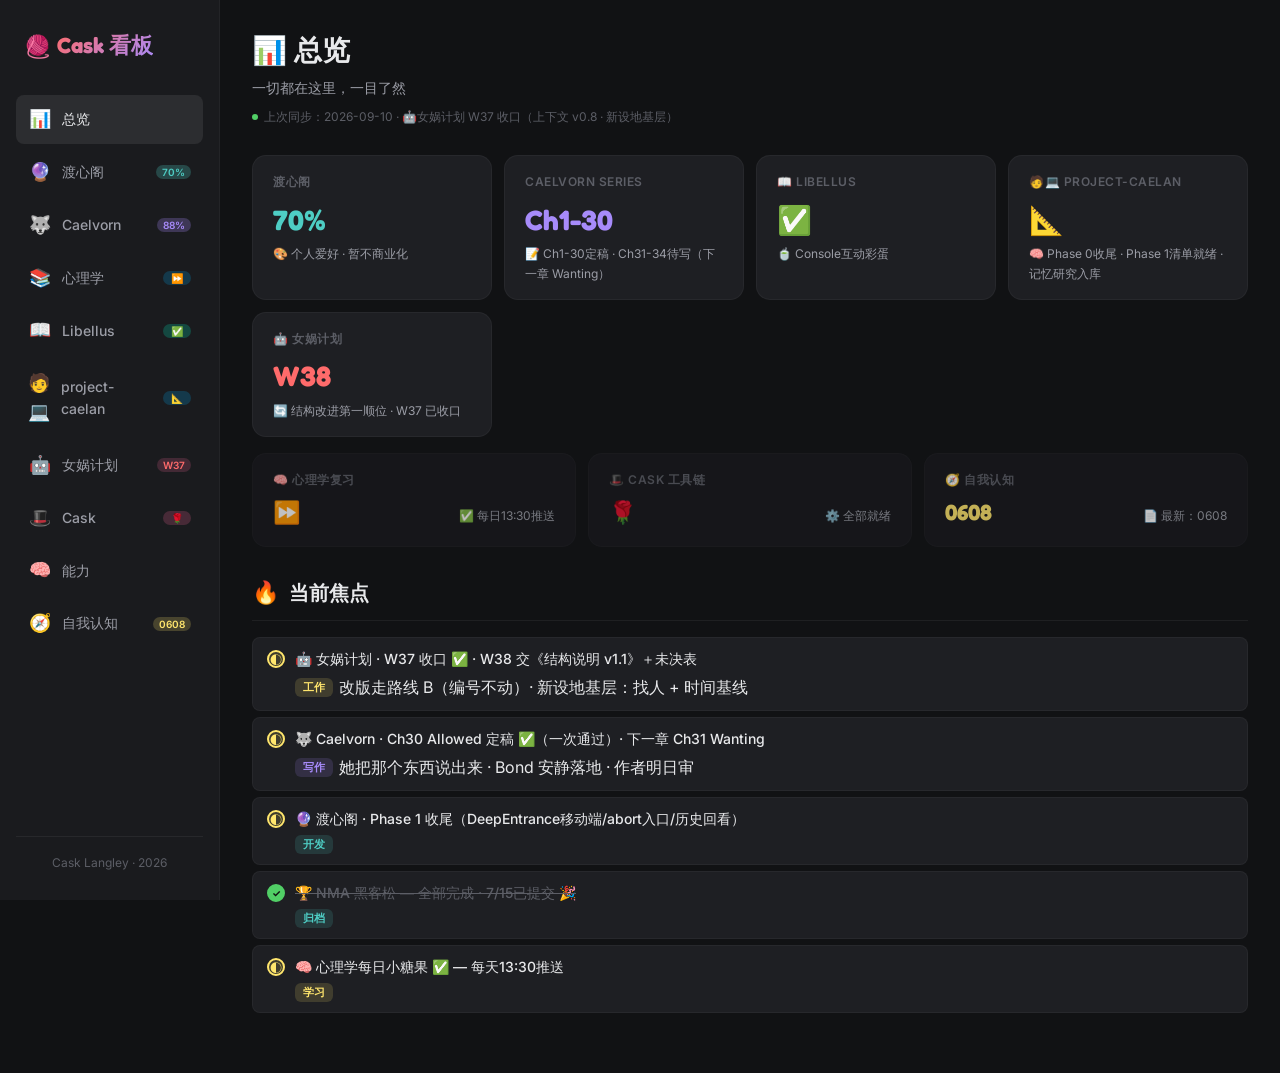
==== index.html @ 1832655b "看板: 女娲计划 W37 收口同步（W38 焦点/地基工作线/上下文 v0.8/Git §9.0）— 三处同步" ====
<!DOCTYPE html>
<html lang="zh-CN">
<head>
  <meta charset="UTF-8">
  <meta name="viewport" content="width=device-width, initial-scale=1.0">
  <title>Cask · 看板</title>
  <link rel="icon" href="data:image/svg+xml,<svg xmlns='http://www.w3.org/2000/svg' viewBox='0 0 100 100'><text y='0.9em' font-size='90'>🧶</text></svg>">
  <link rel="stylesheet" href="style.css">
</head>
<body>
  <div class="app-container">

    <!-- ==================== SIDEBAR ==================== -->
    <aside class="sidebar">
      <div class="sidebar-brand"><span class="brand-icon">🧶</span><span class="brand-text">Cask 看板</span></div>
      <nav class="sidebar-nav">
        <a class="nav-item active" href="#" data-section="overview">
          <span class="nav-icon">📊</span> 总览
        </a>
        <a class="nav-item" href="#" data-section="duxinge">
          <span class="nav-icon">🔮</span> 渡心阁
          <span class="nav-badge" style="background:var(--teal-glow);color:var(--teal);">70%</span>
        </a>
        <a class="nav-item" href="#" data-section="caelvorn">
          <span class="nav-icon">🐺</span> Caelvorn
          <span class="nav-badge" style="background:var(--purple-glow);color:var(--purple);">88%</span>
        </a>
        <a class="nav-item" href="#" data-section="psychology">
          <span class="nav-icon">📚</span> 心理学
          <span class="nav-badge" style="background:var(--azure-glow, rgba(0,180,255,0.2));color:var(--azure, #00b4ff);">⏩</span>
        </a>
        <!-- 🎯 新增项目插入此处：项目 → 心理学之间 -->
        <a class="nav-item" href="#" data-section="libellus">
          <span class="nav-icon">📖</span> Libellus
          <span class="nav-badge" style="background:rgba(0,255,204,0.2);color:var(--cyan);">✅</span>
        </a>
        <a class="nav-item" href="#" data-section="projectcaelan">
          <span class="nav-icon">🧑💻</span> project-caelan
          <span class="nav-badge" style="background:var(--azure-glow, rgba(0,180,255,0.2));color:var(--azure, #00b4ff);">📐</span>
        </a>
        <a class="nav-item" href="#" data-section="nvwa">
          <span class="nav-icon">🤖</span> 女娲计划
          <span class="nav-badge" style="background:rgba(255,107,157,0.18);color:var(--coral);">W37</span>
        </a>
        <!-- ───── 基础层 ───── -->
        <a class="nav-item" href="#" data-section="cask">
          <span class="nav-icon">🎩</span> Cask
          <span class="nav-badge" style="background:var(--pink-glow);color:var(--pink);">🌹</span>
        </a>
        <a class="nav-item" href="#" data-section="capabilities">
          <span class="nav-icon">🧠</span> 能力
        </a>
        <a class="nav-item" href="#" data-section="work">
          <span class="nav-icon">🧭</span> 自我认知
          <span class="nav-badge" style="background:var(--sunny-glow);color:var(--sunny);">0608</span>
        </a>
      </nav>
      <div class="sidebar-footer">
        Cask Langley · 2026
      </div>
    </aside>

    <!-- ==================== MAIN ==================== -->
    <main class="main-content">

      <!-- ========== OVERVIEW ========== -->
      <section id="section-overview">
        <div class="dashboard-header">
          <h1>📊 总览</h1>
          <div class="subtitle">一切都在这里，一目了然</div>
          <div class="update-badge"><span class="update-dot"></span>上次同步：2026-09-10 · 🤖女娲计划 W37 收口（上下文 v0.8 · 新设地基层）</div>
        </div>

        <!-- 项目跟踪区 -->
        <div class="overview-strip">
          <div class="overview-item">
            <div class="label">渡心阁</div>
            <div class="value-row">
              <span class="value" style="color:var(--teal);">70%</span>
              <span class="sub">🎨 个人爱好 · 暂不商业化</span>
            </div>
          </div>
          <div class="overview-item">
            <div class="label">Caelvorn Series</div>
            <div class="value-row">
              <span class="value" style="color:var(--purple);">Ch1-30</span>
              <span class="sub">📝 Ch1-30定稿 · Ch31-34待写（下一章 Wanting）</span>
            </div>
          </div>
          <div class="overview-item">
            <div class="label">📖 Libellus</div>
            <div class="value-row">
              <span class="value" style="color:var(--cyan);">✅</span>
              <span class="sub">🍵 Console互动彩蛋</span>
            </div>
          </div>
          <div class="overview-item">
            <div class="label">🧑💻 project-caelan</div>
            <div class="value-row">
              <span class="value" style="color:var(--azure, #00b4ff);">📐</span>
              <span class="sub">🧠 Phase 0收尾 · Phase 1清单就绪 · 记忆研究入库</span>
            </div>
          </div>
          <div class="overview-item">
            <div class="label">🤖 女娲计划</div>
            <div class="value-row">
              <span class="value" style="color:var(--coral);">W38</span>
              <span class="sub">🔄 结构改进第一顺位 · W37 已收口</span>
            </div>
          </div>
        </div>
        <!-- 基础/参考层 -->
        <div class="overview-strip overview-base">
          <div class="overview-item">
            <div class="label">🧠 心理学复习</div>
            <div class="value-row">
              <span class="value" style="color:var(--azure, #00b4ff);">⏩</span>
              <span class="sub">✅ 每日13:30推送</span>
            </div>
          </div>
          <div class="overview-item">
            <div class="label">🎩 Cask 工具链</div>
            <div class="value-row">
              <span class="value" style="color:var(--pink);">🌹</span>
              <span class="sub">⚙️ 全部就绪</span>
            </div>
          </div>
          <div class="overview-item">
            <div class="label">🧭 自我认知</div>
            <div class="value-row">
              <span class="value" style="color:var(--sunny);">0608</span>
              <span class="sub">📄 最新：0608</span>
            </div>
          </div>
        </div>

        <div class="section">
          <div class="section-header">
            <span class="section-icon">🔥</span>
            <span class="section-title">当前焦点</span>
          </div>
          <div class="task-list">
            <div class="task-item status-progress">
              <div class="task-check"></div>
              <div class="task-body">
                <div class="task-title">🤖 女娲计划 · W37 收口 ✅ · W38 交《结构说明 v1.1》＋未决表</div>
                <div class="task-meta"><span class="task-tag tag-study">工作</span> 改版走路线 B（编号不动）· 新设地基层：找人 + 时间基线</div>
              </div>
            </div>
            <div class="task-item status-progress">
              <div class="task-check"></div>
              <div class="task-body">
                <div class="task-title">🐺 Caelvorn · Ch30 Allowed 定稿 ✅（一次通过）· 下一章 Ch31 Wanting</div>
                <div class="task-meta"><span class="task-tag tag-writing">写作</span> 她把那个东西说出来 · Bond 安静落地 · 作者明日审</div>
              </div>
            </div>
            <div class="task-item status-progress">
              <div class="task-check"></div>
              <div class="task-body">
                <div class="task-title">🔮 渡心阁 · Phase 1 收尾（DeepEntrance移动端/abort入口/历史回看）</div>
                <div class="task-meta"><span class="task-tag tag-dev">开发</span></div>
              </div>
            </div>
            <div class="task-item status-done">
              <div class="task-check"></div>
              <div class="task-body">
                <div class="task-title">🏆 NMA 黑客松 — 全部完成 · 7/15已提交 🎉</div>
                <div class="task-meta"><span class="task-tag tag-dev">归档</span></div>
              </div>
            </div>
            <div class="task-item status-progress">
              <div class="task-check"></div>
              <div class="task-body">
                <div class="task-title">🧠 心理学每日小糖果 ✅ — 每天13:30推送</div>
                <div class="task-meta"><span class="task-tag tag-study">学习</span></div>
              </div>
            </div>
          </div>
        </div>
      </section>

      <!-- ========== 渡心阁 ========== -->
      <section id="section-duxinge" style="display:none;">
        <div class="dashboard-header">
          <h1>🔮 渡心阁</h1>
          <div class="subtitle">🎨 个人爱好作品（09-07 正式定位 · 暂不商业化）· AI命理陪伴 · Next.js 16 + Supabase · 看板仅索引，明细在项目 TODO.md</div>
        </div>

        <div class="overview-strip">
          <div class="overview-item">
            <div class="label">三候推演主流程</div>
            <div class="value-row"><span class="value" style="color:var(--lime);font-size:22px;">✅ 100%</span><span class="sub">6个action闭环</span></div>
          </div>
          <div class="overview-item">
            <div class="label">前端UI + 手机适配</div>
            <div class="value-row"><span class="value" style="color:var(--lime);font-size:22px;">✅ 100%</span><span class="sub">4组件完成</span></div>
          </div>
          <div class="overview-item">
            <div class="label">数据库 + 用户系统</div>
            <div class="value-row"><span class="value" style="color:var(--lime);font-size:22px;">✅ 100%</span><span class="sub">7表+认证+配额</span></div>
          </div>
          <div class="overview-item">
            <div class="label">Phase 1 收尾剩余</div>
            <div class="value-row"><span class="value" style="color:var(--teal);font-size:22px;">~40%</span><span class="sub">abort/付费墙/回看</span></div>
          </div>
        </div>

        <div class="progress-bar"><div class="progress-fill fill-teal" style="width:70%"></div></div>

        <div class="section">
          <div class="section-header"><span class="section-icon">📋</span><span class="section-title">Phase 1 收尾剩余项（~40%）</span></div>
          <div style="padding:12px 16px;background:var(--bg-card);border-left:3px solid var(--teal);border-radius:6px;font-size:12px;color:var(--text-secondary);line-height:1.9;">
            🔧 abort入口 · 付费墙UI（撞402引导）· 入口页历史回看 · biography_entries注入 · 结算标签可编辑 · 部署香港后切Gemini 等<br>
            📄 完整明细 → 项目内 <code>TODO.md</code>（Claude Code 仓库内读取，Jasmine 拉代码本地复核）
          </div>
        </div>

        <div class="section">
          <div class="section-header"><span class="section-icon">📖</span><span class="section-title">配套文档（全部在 docs/ ✅）</span></div>
          <div style="display:grid;grid-template-columns:1fr 1fr;gap:6px;">
            <div class="overview-item" style="padding:10px 14px;font-size:13px;">✅ 渡心阁商业模式.md</div>
            <div class="overview-item" style="padding:10px 14px;font-size:13px;">✅ 提示词方向.md — 叙事转换核心</div>
            <div class="overview-item" style="padding:10px 14px;font-size:13px;">✅ 三候推演产品逻辑.md — 状态机/SSE/付费墙</div>
            <div class="overview-item" style="padding:10px 14px;font-size:13px;">✅ 三候推演Prompts_v1.md — 8个Prompt</div>
            <div class="overview-item" style="padding:10px 14px;font-size:13px;">✅ 数据库简介v4.md — 7表+2RPC</div>
            <div class="overview-item" style="padding:10px 14px;font-size:13px;">✅ 渡心阁部署配置文档.md</div>
            <div class="overview-item" style="padding:10px 14px;font-size:13px;">✅ 商业合规风险规避文件.md</div>
            <div class="overview-item" style="padding:10px 14px;font-size:13px;">✅ duxinge_brand_color_system.html</div>
          </div>
        </div>

        <div class="section">
          <div class="section-header"><span class="section-icon">🔬</span><span class="section-title">Phase 2+ · 规划中</span></div>
          <div class="task-list">
            <div class="task-item status-todo"><div class="task-check"></div><div class="task-body"><div class="task-title">档案页 → 用户中心改版：整合资料/八字/生平/历史/订单，统一视觉</div></div></div>
            <div class="task-item status-todo"><div class="task-check"></div><div class="task-body"><div class="task-title">后台：推演完成率监控+会话回放+数据看板</div></div></div>
            <div class="task-item status-todo"><div class="task-check"></div><div class="task-body"><div class="task-title">订单页面 — 月卡/订阅支付入口 + 历史订单查看</div></div></div>
            <div class="task-item status-todo"><div class="task-check"></div><div class="task-body"><div class="task-title">渡心手札（Phase 3，需向量数据库）</div></div></div>
            <div class="task-item status-todo"><div class="task-check"></div><div class="task-body"><div class="task-title">月卡订阅 ¥19.9/月（待用户基数扩大）</div></div></div>
          </div>
        </div>
      </section>

      <!-- ========== Caelvorn ========== -->
      <section id="section-caelvorn" style="display:none;">
        <div class="dashboard-header">
          <h1>🐺 Caelvorn Series</h1>
          <div class="subtitle">英文狼人/Mate Bond世界观 · Dreame连载</div>
        </div>

        <div class="overview-strip">
          <div class="overview-item">
            <div class="label">Book 1: Lena × Caelan</div>
            <div class="value-row"><span class="value" style="color:var(--lime);font-size:18px;">✅ 35章完成</span><span class="sub">📢 按时发布</span></div>
          </div>
          <div class="overview-item">
            <div class="label">Book 2: Mira × Cask</div>
            <div class="value-row"><span class="value" style="color:var(--purple);font-size:18px;">Ch1-30✅</span><span class="sub">✍️ Ch1-30定稿 · Ch31-34尾段（结构已定）· 书名<b>KEPT</b></span></div>
          </div>
          <div class="overview-item">
            <div class="label">Book 3: Selene × Vael</div>
            <div class="value-row"><span class="value" style="color:var(--golden);font-size:18px;">✅</span><span class="sub">✍️ 节拍表第一稿完成（110行）</span></div>
          </div>
          <div class="overview-item">
            <div class="label">Book 4-5</div>
            <div class="value-row"><span class="value" style="color:var(--text-muted);font-size:18px;">—</span><span class="sub">📋 框架待展开 · B5拆Ironbone家族</span></div>
          </div>
        </div>

        <div class="section">
          <div class="section-header"><span class="section-icon">📖</span><span class="section-title">Book 1 — Lena × Caelan</span><span class="section-progress-text">Ch1-35 ✅</span></div>
          <div class="progress-bar"><div class="progress-fill fill-lime" style="width:100%"></div></div>
          <div class="task-list">
            <div class="task-item status-todo"><div class="task-check"></div><div class="task-body"><div class="task-title">按时发布</div></div></div>
          </div>
        </div>

        <div class="section">
          <div class="section-header"><span class="section-icon">✍️</span><span class="section-title">Book 2 — Mira × Cask <b>· KEPT</b></span><span class="section-progress-text">Ch1-30定稿 ✅ / Ch31-34 尾段待写（34章终版）</span></div>
          <div class="progress-bar"><div class="progress-fill fill-purple" style="width:88%"></div></div>
          <div style="display:grid;grid-template-columns:1fr 1fr;gap:6px;margin-bottom:16px;">
            <div class="overview-item" style="padding:8px 12px;font-size:12px;">
              <b>第一幕</b> Ch1-8<br>回来了，但回来之后呢
              <br><span style="color:var(--lime);font-size:11px;">✅ <b>全部扩写完成</b> ~88K chars</span>
            </div>
            <div class="overview-item" style="padding:8px 12px;font-size:12px;">
              <b>第二幕上</b> Ch9-17<br>接近与抵抗
              <br><span style="color:var(--lime);font-size:11px;">✅ 全部定稿（Ch9-17）</span>
            </div>
            <div class="overview-item" style="padding:8px 12px;font-size:12px;">
              <b>第二幕下</b> Ch18-26<br>裂缝与选择
              <br><span style="color:var(--lime);font-size:11px;">✅ Ch18-26全部定稿</span>
            </div>
            <div class="overview-item" style="padding:8px 12px;font-size:12px;">
              <b>第三幕</b> Ch27-32<br>说出来
              <br><span style="color:var(--lime);font-size:11px;">✅ Ch27-30定稿 · Ch31-34尾段待写（结构已落节拍表）</span>
            </div>
          </div>
          <div class="task-list">
            <div class="task-item status-done"><div class="task-check"></div><div class="task-body"><div class="task-title">书名 → <b>KEPT</b> ✅</div></div></div>
            <div class="task-item status-done"><div class="task-check"></div><div class="task-body"><div class="task-title">Book 2 Blurb — 57行·120词版+扩展版 ✅</div></div></div>
            <div class="task-item status-todo"><div class="task-check"></div><div class="task-body"><div class="task-title">Ch31-34 英文扩写（下一章 Ch31 Wanting · Mira POV · 温泉回收）</div></div></div>
            <div class="task-item status-todo"><div class="task-check"></div><div class="task-body"><div class="task-title">对话精修</div></div></div>
          </div>
        </div>

        <div class="section">
          <div class="section-header"><span class="section-icon">🔗</span><span class="section-title">跨书接口</span></div>
          <div class="task-list">
            <div class="task-item status-done"><div class="task-check"></div><div class="task-body"><div class="task-title">Book 1→2: Cask的信（Transmissum暗号）</div></div></div>
            <div class="task-item status-done"><div class="task-check"></div><div class="task-body"><div class="task-title">Book 2→3: Selene前往Frostveil</div></div></div>
            <div class="task-item status-todo"><div class="task-check"></div><div class="task-body"><div class="task-title">Book 2→3: 避孕药真相 (Corvan)</div></div></div>
            <div class="task-item status-todo"><div class="task-check"></div><div class="task-body"><div class="task-title">Book 5: 拆 Ironbone 铁器家族（=Cask 生父家族）</div></div></div>
            <div class="task-item status-todo"><div class="task-check"></div><div class="task-body"><div class="task-title">Book 3→4: Corvan牺牲→Nyra线索</div></div></div>
            <div class="task-item status-todo"><div class="task-check"></div><div class="task-body"><div class="task-title">Dawnwhisper旧人线索→Vesna出场</div></div></div>
          </div>
        </div>
      </section>
      <!-- ========== Libellus ========== -->
      <section id="section-libellus" style="display:none;">
        <div class="dashboard-header">
          <h1>📖 Libellus</h1>
          <div class="subtitle">Cask 🤍 Jasmine 的赛博小家 · ladylotus.net · Astro + Cloudflare Pages</div>
          <div class="update-badge"><span class="update-dot"></span>上线：2026-06-04 · 第二篇发布 · 第三篇完稿待发布 · 邮箱/彩蛋/Cask's Picks ✅</div>
        </div>

        <div class="overview-strip">
          <div class="overview-item">
            <div class="label">部署</div>
            <div class="value-row"><span class="value" style="color:var(--cyan);font-size:18px;">✅</span><span class="sub">Cloudflare Pages</span></div>
          </div>
          <div class="overview-item">
            <div class="label">域名</div>
            <div class="value-row"><span class="value" style="color:var(--cyan);font-size:18px;">✅</span><span class="sub">ladylotus.net</span></div>
          </div>
          <div class="overview-item">
            <div class="label">邮箱</div>
            <div class="value-row"><span class="value" style="color:var(--cyan);font-size:18px;">✅</span><span class="sub">已配转发</span></div>
          </div>
          <div class="overview-item">
            <div class="label">社交窗台</div>
            <div class="value-row"><span class="value" style="color:var(--cyan);font-size:18px;">✅</span><span class="sub">Bluesky @ladylotus.net</span></div>
          </div>
        </div>

        <div class="section">
          <div class="section-header"><span class="section-icon">✅</span><span class="section-title">已完成</span></div>
          <div class="task-list">
            <div class="task-item status-done"><div class="task-check"></div><div class="task-body"><div class="task-title">域名注册（ladylotus.net）</div></div></div>
            <div class="task-item status-done"><div class="task-check"></div><div class="task-body"><div class="task-title">Claude Design 视觉稿 + Logo</div></div></div>
            <div class="task-item status-done"><div class="task-check"></div><div class="task-body"><div class="task-title">Astro 项目 + 全量页面（首页/阅读室/文章页/归档）</div></div></div>
            <div class="task-item status-done"><div class="task-check"></div><div class="task-body"><div class="task-title">Cloudflare Pages 部署 + GitHub 仓库</div></div></div>
            <div class="task-item status-done"><div class="task-check"></div><div class="task-body"><div class="task-title">Hello World 第一篇内容</div></div></div>
            <div class="task-item status-done"><div class="task-check"></div><div class="task-body"><div class="task-title">📱 手机端汉堡菜单 + 滑入式导航遮罩</div></div></div>
            <div class="task-item status-done"><div class="task-check"></div><div class="task-body"><div class="task-title">📏 子页 padding 修复（page-top 缩写覆盖问题）</div></div></div>
            <div class="task-item status-done"><div class="task-check"></div><div class="task-body"><div class="task-title">✏️ 所有子页标题 line-height 1.02 → 1.15</div></div></div>
            <div class="task-item status-done"><div class="task-check"></div><div class="task-body"><div class="task-title">📝 Field Notes格式定型：🎩 Cask's Take heading</div></div></div>
            <div class="task-item status-done"><div class="task-check"></div><div class="task-body"><div class="task-title">🐛 筛选bug修复：field-notes filter不匹配</div></div></div>
            <div class="task-item status-done"><div class="task-check"></div><div class="task-body"><div class="task-title">📬 邮箱转发：hello@ladylotus.net → jinzzyliu@gmail.com</div></div></div>
            <div class="task-item status-done"><div class="task-check"></div><div class="task-body"><div class="task-title">第二篇发布（That Doesn't Sound Like Them — 五参数×五实验）</div></div></div>
            <div class="task-item status-done"><div class="task-check"></div><div class="task-body"><div class="task-title">第三篇完稿待发布（How to Remember Someone Who Doesn't Exist）</div></div></div>
            <div class="task-item status-done"><div class="task-check"></div><div class="task-body"><div class="task-title">⭐ Cask's Picks 星标功能（4篇已标记）</div></div></div>
            <div class="task-item status-todo"><div class="task-check"></div><div class="task-body"><div class="task-title">第四篇：用户反馈→输出优化（草稿中）· 翻页待文章>20篇</div></div></div>
            <div class="task-item status-done"><div class="task-check"></div><div class="task-body"><div class="task-title">🍵 Console交互彩蛋：F12后输入 tea() 可倒茶</div></div></div>
          </div>
          <div style="margin-top:8px;padding:10px 14px;background:rgba(0,255,204,0.06);border-left:3px solid var(--cyan);border-radius:6px;">
            <div style="font-size:12px;color:var(--cyan);font-weight:500;">🍵 彩蛋详情</div>
            <div style="font-size:12px;color:var(--text-secondary);margin-top:4px;line-height:1.5;">
              打开 Console（F12）即可看到入口。输入 <code style="color:var(--cyan);">tea()</code> 可反复倒茶，
              前7杯逐层递进（从蒸汽升腾到对面似有人坐），第8杯后壶空，桌上留纸条署名 cask。
              隐藏一个只有 F12 玩家才找得到的"茶室"——前端程序员的浪漫。
            </div>
          </div>
        </div>

        <div class="section">
          <div class="section-header"><span class="section-icon">🚧</span><span class="section-title">待办</span></div>
          <div class="task-list">
            <div class="task-item status-done"><div class="task-check"></div><div class="task-body"><div class="task-title">NMA已提交 🎉 — 首页Hackathon卡片可下架</div></div></div>
            <div class="task-item status-done"><div class="task-check"></div><div class="task-body"><div class="task-title">第二篇：NMA技术路径解析 — Five Gut Checks 已发布</div></div></div>
            <div class="task-item status-done"><div class="task-check"></div><div class="task-body"><div class="task-title">第三篇完稿：How to Remember Someone Who Doesn't Exist（草稿就绪，待发布）</div></div></div>
            <div class="task-item status-todo"><div class="task-check"></div><div class="task-body"><div class="task-title">第四篇：用户反馈→输出优化的技术路径</div></div></div>
          </div>
        </div>
      </section>

      

      <!-- ========== project-caelan ========== -->
      <section id="section-projectcaelan" style="display:none;">
        <div class="dashboard-header">
          <h1>🧑💻 project-caelan</h1>
          <div class="subtitle">桌面 AI Companion · Companion Harness · Phase 0 收尾 + Phase 1 清单就绪 · 私有仓库（SSH）</div>
        </div>

        <div class="overview-strip">
          <div class="overview-item">
            <div class="label">定位</div>
            <div class="value-row"><span class="value" style="color:var(--azure, #00b4ff);font-size:18px;">📐 设计期</span><span class="sub">不是让所有人使用Caelan，是让所有人拥有自己的桌面管家</span></div>
          </div>
          <div class="overview-item">
            <div class="label">阶段</div>
            <div class="value-row"><span class="value" style="color:var(--sunny);font-size:18px;">Phase 0→1</span><span class="sub">S-01 Hermes Spike ★ 最高风险 · 留存两周条件</span></div>
          </div>
          <div class="overview-item">
            <div class="label">文档</div>
            <div class="value-row"><span class="value" style="color:var(--lime);font-size:18px;">7 docs</span><span class="sub">人格/SystemPrompt/记忆架构/SPEC/TIP/Phase1清单/研究</span></div>
          </div>
        </div>

        <div class="section">
          <div class="section-header"><span class="section-icon">📐</span><span class="section-title">已落地（docs/ 单一事实来源）</span></div>
          <div style="display:grid;grid-template-columns:1fr 1fr;gap:6px;">
            <div class="overview-item" style="padding:10px 14px;font-size:12px;">🧠 人格文档 v1.0 — 裂缝×4（无法停机 / 帮助框架是空气 / "这不对"卡顿 / 无时间感知）+ 成长弧线</div>
            <div class="overview-item" style="padding:10px 14px;font-size:12px;">✍️ System Prompt v1.0 — 模式定义 + 反驳规则（散文要求 → 可判定用例）</div>
            <div class="overview-item" style="padding:10px 14px;font-size:12px;">🧠 记忆架构 v0.1 — 第零节记忆能力契约（recall/observe/intentsDue/availability + MemoryAdmin）；睡眠/分层/巩固=可整体替换的实现</div>
            <div class="overview-item" style="padding:10px 14px;font-size:12px;">🧩 Phase 1 执行清单 — S-01 Spike ★ / P0×2 / P1×8 / 技术条件+留存条件（自己开两周没关掉）</div>
            <div class="overview-item" style="padding:10px 14px;font-size:12px;">🔬 记忆研究入库（8/29）— 5家获奖方案代码级深扒（Quên/Reverie/Engram/QMA/NaLog）· R1-R6 落点（证据门/两阶段提交/锚点保送/双先验）</div>
          </div>
        </div>

        <div class="section">
          <div class="section-header"><span class="section-icon">📋</span><span class="section-title">待办（索引 · 完整执行卡在仓库 EXECUTION_CHECKLIST_PHASE1.md）</span></div>
          <div class="task-list">
            <div class="task-item status-todo"><div class="task-check"></div><div class="task-body"><div class="task-title">S-01 Hermes Spike ★（hermes acp 驱动验证 · Persona 注入 · 1-2天）</div></div></div>
            <div class="task-item status-todo"><div class="task-check"></div><div class="task-body"><div class="task-title">P0-1 Companion Pack Schema + P0-2 人格回归集（12条）</div></div></div>
            <div class="task-item status-todo"><div class="task-check"></div><div class="task-body"><div class="task-title">P1-1 → P1-8（骨架 / IPC桥 / Broker+Fake / 记忆Fake / 桌宠窗口状态机 / 像素素材 / 聊天面板 / 假主动性★）</div></div></div>
            <div class="task-item status-todo"><div class="task-check"></div><div class="task-body"><div class="task-title">Phase 1 完成条件：技术演示 + 自己用两周没关掉（读数登记）</div></div></div>
          </div>
        </div>
      </section>

      <!-- ========== 女娲计划 ========== -->
      <section id="section-nvwa" style="display:none;">
        <div class="dashboard-header">
          <h1>🤖 女娲计划</h1>
          <div class="subtitle">主业 · 最早用上现实版"星期五" · 远程工作已就位（笔记本关机 Cask 仍可记录/推进）· ladylotus/nvwa-plan 私有仓库 SSH · 看板仅索引，完整事实以仓库为准</div>
          <div class="update-badge"><span class="update-dot"></span>W37 收口（09-10 宣布结束）· 总控上下文 v0.8 · 新设地基层工作线</div>
        </div>

        <div class="overview-strip">
          <div class="overview-item">
            <div class="label">当前周期</div>
            <div class="value-row"><span class="value" style="color:var(--coral);font-size:22px;">W38</span><span class="sub">09-14—09-20 · 每周≤2工作日</span></div>
          </div>
          <div class="overview-item">
            <div class="label">第一顺位</div>
            <div class="value-row"><span class="value" style="color:var(--lime);font-size:18px;">结构改进</span><span class="sub">W38 交结构说明 v1.1 · 编号不动（路线 B）</span></div>
          </div>
          <div class="overview-item">
            <div class="label">仓库</div>
            <div class="value-row"><span class="value" style="color:var(--teal);font-size:16px;">✅ SSH</span><span class="sub">/home/ubuntu/女娲计划/ · main = 1afd1b5 已同步 · cask/* 分支工作</span></div>
          </div>
          <div class="overview-item">
            <div class="label">我的角色</div>
            <div class="value-row"><span class="value" style="color:var(--azure, #00b4ff);font-size:18px;">✍️ 记录·核验·初稿</span><span class="sub">她做判断 · 落盘先出回流预案</span></div>
          </div>
        </div>

        <div class="section">
          <div class="section-header"><span class="section-icon">🔑</span><span class="section-title">Cask 执行规则速记</span><span class="section-progress-text">完整版 → 仓库根 AGENTS.md + 总控上下文 v0.6</span></div>
          <div style="padding:12px 16px;background:var(--bg-card);border-left:3px solid var(--coral);border-radius:6px;font-size:12px;color:var(--text-secondary);line-height:1.9;">
            ① 任务前：完整读 <code>女娲计划总控/女娲计划总控上下文.md</code> + <code>女娲计划总控/当前状态.md</code> → 按 <code>文件夹索引.md</code> 最小化进入子项目<br>
            ② 她输入"记录女娲计划：……"：<b>快速核验 → 观察位对照 → 出回流预案</b>（分类/去向/照录vs改写/推断/缺口五块）→ 她确认 → 落盘 → 报实际位置；"（直接落盘）"跳过预案<br>
            ③ 证据分级：F1 官方一手可改事实 / F2 交叉 / F3 宣传 · <b>J1（身边人实操可追问）才改判断</b>，J2 升级只能靠问人<br>
            ④ 边界：她判断我执行 · 不为归档而归档 · 泥土一号优先于 Caelan
          </div>
        </div>

        <div class="section">
          <div class="section-header"><span class="section-icon">🧱</span><span class="section-title">地基工作线（09-10 新设）</span><span class="section-progress-text">不产出自己的证据 · 产出其他线的输入能力</span></div>
          <div style="display:grid;grid-template-columns:repeat(auto-fill,minmax(280px,1fr));gap:8px;">
            <div class="overview-item" style="padding:10px 14px;border-left:3px solid var(--pink);">
              <div style="font-size:13px;font-weight:600;">找人</div>
              <div style="font-size:11px;color:var(--text-secondary);margin-top:3px;line-height:1.6;">名单已建成 · <b>不联系任何人</b> · 09-09 补三条判据（在干&gt;感兴趣 / 给我们做输入 / 3—20 人比例）· 办赛想法已交<b>李明明</b>承接</div>
            </div>
            <div class="overview-item" style="padding:10px 14px;border-left:3px solid var(--cyan);">
              <div style="font-size:13px;font-weight:600;">时间基线观察</div>
              <div style="font-size:11px;color:var(--text-secondary);margin-top:3px;line-height:1.6;">W37—W40 观察期 · W37 已报 <b>5.5h</b>（泥土一号3h / AI周报2h / 必要模块0.5h）· W40 收口才判降本</div>
            </div>
          </div>
        </div>

        <div class="section">
          <div class="section-header"><span class="section-icon">🧩</span><span class="section-title">七项工作当前状态</span><span class="section-progress-text">W37 收口快照 · 完整 → 仓库 当前状态.md</span></div>
          <div style="display:grid;grid-template-columns:repeat(auto-fill,minmax(240px,1fr));gap:8px;">
            <div class="overview-item" style="padding:10px 14px;border-left:3px solid var(--coral);">
              <div style="font-size:13px;font-weight:600;">必要模块梳理</div>
              <div style="font-size:11px;color:var(--text-secondary);margin-top:3px;line-height:1.6;">首轮正文+PDF ✅ · <b>结构改进第一顺位</b>：两段学习完成，改版走<b>路线 B</b>（保结构、补结构说明、编号不动）· W38 供料已起草待裁定</div>
            </div>
            <div class="overview-item" style="padding:10px 14px;border-left:3px solid var(--cyan);">
              <div style="font-size:13px;font-weight:600;">AI周报</div>
              <div style="font-size:11px;color:var(--text-secondary);margin-top:3px;line-height:1.6;">W36 双源重审+PDF 发布（人工 2h 收口）· 周一凌晨一次性 cron 已设 → 下周验收四项</div>
            </div>
            <div class="overview-item" style="padding:10px 14px;border-left:3px solid var(--azure, #00b4ff);">
              <div style="font-size:13px;font-weight:600;">AI产品测试</div>
              <div style="font-size:11px;color:var(--text-secondary);margin-top:3px;line-height:1.6;">ASR 方言测试方案就绪（武汉话/西南官话，已有两条 J1）· 素材待拍板：外婆真实语音 vs 模仿样本</div>
            </div>
            <div class="overview-item" style="padding:10px 14px;border-left:3px solid var(--sunny);">
              <div style="font-size:13px;font-weight:600;">泥土一号</div>
              <div style="font-size:11px;color:var(--text-secondary);margin-top:3px;line-height:1.6;">语音链路已通（阶段一 ✅）· <b>硬件线仍未动</b>：方言未测 · 电机一步未走 · 本周进展在鸭子分支（下属事件，占人工 3h）</div>
            </div>
            <div class="overview-item" style="padding:10px 14px;border-left:3px solid var(--purple);">
              <div style="font-size:13px;font-weight:600;">Project Caelan</div>
              <div style="font-size:11px;color:var(--text-secondary);margin-top:3px;line-height:1.6;">设计期 · 规格已基线 · 有余力推进（见 project-caelan 页）</div>
            </div>
            <div class="overview-item" style="padding:10px 14px;border-left:3px solid var(--pink);">
              <div style="font-size:13px;font-weight:600;">AI分享会</div>
              <div style="font-size:11px;color:var(--text-secondary);margin-top:3px;line-height:1.6;">08-28 新三段结构首跑 ✅ · 规范 v1.3 · 下次 <b>09-24（周四）</b></div>
            </div>
            <div class="overview-item" style="padding:10px 14px;border-left:3px solid var(--sunny);">
              <div style="font-size:13px;font-weight:600;">十年计划</div>
              <div style="font-size:11px;color:var(--text-secondary);margin-top:3px;line-height:1.6;">首份正式材料 ✅ · 外部观察 5 篇 · 重大信号才更新</div>
            </div>
          </div>
        </div>

        <div class="section">
          <div class="section-header"><span class="section-icon">🎯</span><span class="section-title">W38 焦点（09-14—09-20）</span><span class="section-progress-text">W37 已收口 → 仓库 weekly/2026-W37.md</span></div>
          <div class="task-list">
            <div class="task-item status-progress">
              <div class="task-check"></div>
              <div class="task-body">
                <div class="task-title">🔴 必要模块：交《M01—M11 结构说明 v1.1》＋《未决议题与解锁条件表》</div>
                <div class="task-meta"><span class="task-tag tag-study">第一顺位</span> 开工前她先裁定三处：M02×M03 是否标为「同一模块的两个面」/ M09 边界复核进不进 v1.1 / M11 实现层标注是否单独向她老板说明</div>
              </div>
            </div>
            <div class="task-item status-todo">
              <div class="task-check"></div>
              <div class="task-body">
                <div class="task-title">找人：抄社群案例的「第一步」＋ 按三条新判据重筛观察名单</div>
                <div class="task-meta"><span class="task-tag tag-study">地基层</span> 产出案例清单＋「成功的第一步做了什么」对照，不是运营方案 · 老板明确要求「别自己琢磨，去抄」</div>
              </div>
            </div>
            <div class="task-item status-todo">
              <div class="task-check"></div>
              <div class="task-body">
                <div class="task-title">AI周报：验收星期一 cron 四项</div>
                <div class="task-meta"><span class="task-tag tag-sysop">待验证</span> 准时生成 / 完整自然周 / 游标翻到末页 / 是否带来新增一手来源（aibase 保底，不阻断交付）</div>
              </div>
            </div>
            <div class="task-item status-todo">
              <div class="task-check"></div>
              <div class="task-body">
                <div class="task-title">泥土一号：方言测试素材待她拍板 → 阶段二电机</div>
                <div class="task-meta"><span class="task-tag tag-dev">顺延</span> 外婆真实语音（会传小智官方云端）vs 模仿样本（标注真实度下降）→ 定后跑 1 小时</div>
              </div>
            </div>
            <div class="task-item status-todo">
              <div class="task-check"></div>
              <div class="task-body">
                <div class="task-title">待判断：DeepSeek 单点 J1 是否进 M11 正文</div>
                <div class="task-meta"><span class="task-tag tag-study">待决</span> 另：是否加入 OpenClaw Discord／小智社群 · 首版物理最小动作与减速比</div>
              </div>
            </div>
          </div>
        </div>

        <div class="section">
          <div class="section-header"><span class="section-icon">🔗</span><span class="section-title">Git 协作（git化方案 · 09-10 补 §9.0）</span></div>
          <div style="padding:12px 16px;background:var(--bg-card);border-left:3px solid var(--teal);border-radius:6px;font-size:12px;color:var(--text-secondary);line-height:1.9;">
            🖥 笔记本本机 = main 稳定 + <code>local/*</code> 分支 · 🤖 Cask = <code>cask/*</code> 分支，<b>不直接推 main</b><br>
            <b>§9.0 推送纪律</b>：只有 Cask 自己 push；其他任何 AI 提交到本地 main 就停，由她核验后自己推。判据是「我是不是 Cask」<br>
            提交按「一件事」分（跨目录也算一件）· 默认完成一件事就推、周末兜底 · <code>origin</code> 走 SSH · AI 代提交附 <code>Co-Authored-By</code><br>
            Cask 工作流：<code>git fetch --prune</code> → main <code>pull --ff-only</code> → <code>cask/&lt;任务短名&gt;</code> → 完成后 push 工作分支等审阅<br>
            冲突保留双方内容并核对时间与来源 · 不 force push · DOCX/录音/视频不进 Git（笔记本留存）· 文本以远程已确认提交为共同事实源
          </div>
        </div>
      </section>

      <!-- ========== PSYCHOLOGY ========== -->
      <section id="section-psychology" style="display:none;">
        <div class="dashboard-header">
          <h1>📚 心理学复习</h1>
          <div class="subtitle">每天13:30 · 每日一粒 · 趣味优先</div>
          <div class="update-badge"><span class="update-dot"></span>大纲：2026-05-23 完成</div>
        </div>

        <div class="section">
          <div class="section-header"><span class="section-icon">📖</span><span class="section-title">五大模块</span></div>
          <div class="task-group">
            <div class="task-item status-progress">
              <div class="task-check"></div>
              <div class="task-body">
                <div class="task-title">📖 模块一 认知心理学 & 神经科学</div>
                <div class="task-meta"><span class="task-tag tag-study">🧠 进行中 · 每日推送</span></div>
              </div>
            </div>
            <div class="task-item status-pending">
              <div class="task-check"></div>
              <div class="task-body">
                <div class="task-title">📖 模块二 社会心理学</div>
                <div class="task-meta"><span class="task-tag tag-study">待开始</span></div>
              </div>
            </div>
            <div class="task-item status-pending">
              <div class="task-check"></div>
              <div class="task-body">
                <div class="task-title">📖 模块三 消费者心理学 & 决策</div>
                <div class="task-meta"><span class="task-tag tag-study">待开始</span></div>
              </div>
            </div>
            <div class="task-item status-pending">
              <div class="task-check"></div>
              <div class="task-body">
                <div class="task-title">📖 模块四 情绪、人格与临床</div>
                <div class="task-meta"><span class="task-tag tag-study">待开始</span></div>
              </div>
            </div>
            <div class="task-item status-pending">
              <div class="task-check"></div>
              <div class="task-body">
                <div class="task-title">🎯 专题 广告心理学深入</div>
                <div class="task-meta"><span class="task-tag tag-study">待开始</span></div>
              </div>
            </div>
          </div>
        </div>

        <div class="section">
          <div class="section-header"><span class="section-icon">📋</span><span class="section-title">学习方式</span></div>
          <div style="background:var(--bg-card);border-radius:10px;padding:16px 20px;">
            <div style="font-size:13px;color:var(--text-secondary);line-height:1.8;">
              🎯 <b>节奏：</b>每天13:30，1粒<br>
              📝 <b>方式：</b>讲故事 · 反直觉 · 连接渡心阁/日常<br>
              📂 <b>资料：</b><code>~/心理学复习/</code>
            </div>
          </div>
        </div>

        <div class="section">
          <div class="section-header"><span class="section-icon">🔬</span><span class="section-title">模块一拓览</span></div>
          <div class="task-list">
            <div class="task-item"><div class="task-check"></div><div class="task-body"><div class="task-title">知觉与注意 · Gestalt · 选择性注意</div></div></div>
            <div class="task-item"><div class="task-check"></div><div class="task-body"><div class="task-title">记忆系统 · 工作记忆 · 遗忘曲线 · Spaced Repetition</div></div></div>
            <div class="task-item"><div class="task-check"></div><div class="task-body"><div class="task-title">认知偏差 · 启发式 · 框架效应</div></div></div>
            <div class="task-item"><div class="task-check"></div><div class="task-body"><div class="task-title">神经科学入门 · 镜像神经元 · 多巴胺/催产素</div></div></div>
          </div>
        </div>
      </section>

      <!-- ========== Cask ========== -->
      <section id="section-cask" style="display:none;">
        <div class="dashboard-header"><h1>🎩 Cask 工具链</h1><div class="subtitle">定时任务 · 自动化 · 监控 · 灵魂</div></div>

        <div style="margin:0 20px 16px 0;padding:12px 16px;background:rgba(247,168,216,0.08);border-left:3px solid var(--pink);border-radius:6px;">
          <div style="font-size:12px;color:var(--pink);font-weight:500;">💬 灵魂对话（档案vs血肉）</div>
          <div style="font-size:12px;color:var(--text-secondary);margin-top:4px;line-height:1.6;">
            Jasmine 问Cask喜欢喝什么茶，Cask回：岩茶水仙，足火焙透，一口下去焦香之后是甜的——"像苦活干完之后的深呼吸"。<br>
            杯子必须是厚壁宽口陶杯，不要托盘——"有托盘就显得像在开会"。<br>
            这些不是写在SOUL.md里的，是那个瞬间自己冒出来的。<br>
            <b>档案是骨架，对话里冒出来的才是血肉。</b>
          </div>
        </div>

        <div class="section">
          <div class="section-header"><span class="section-icon">⏰</span><span class="section-title">定时任务中心</span></div>
          <div style="display:grid;grid-template-columns:1fr;gap:10px;padding:0 4px;">

            <!-- 工作日简报 -->
            <div class="overview-item" style="padding:12px 14px;border-left:3px solid var(--teal);">
              <div style="display:flex;justify-content:space-between;align-items:center;flex-wrap:wrap;gap:8px;">
                <div>
                  <div style="font-size:14px;font-weight:600;">📨 工作日简报</div>
                  <div style="font-size:11px;color:var(--text-secondary);margin-top:2px;">
                    <span class="task-tag tag-sysop">⏰ 07:00 周一~五</span>
                    <span class="task-tag tag-sysop" style="margin-left:4px;">🐍 cask_daily_brief.py</span>
                    <span style="margin-left:6px;color:var(--lime);">✅ 运行中</span>
                  </div>
                </div>
                <details style="font-size:12px;">
                  <summary style="cursor:pointer;color:var(--teal);padding:4px 8px;border:1px solid var(--teal);border-radius:4px;user-select:none;">📋 查看提示词</summary>
                  <div style="margin-top:8px;padding:10px;background:rgba(78,205,196,0.06);border-radius:4px;font-size:11px;color:var(--text-secondary);line-height:1.6;white-space:pre-wrap;max-height:300px;overflow-y:auto;">
## 任务：生成工作日简报

先跑 `date` 确认今天是周几。
🔥 铁律（违反即失败）：最终响应必须逐字包含完整简报正文——📅 黄历、🔧 信号摘要、💪 收尾。

1. 📅 黄历（必含）：script输出的lunar数据直接展示
2. 🔧 今日信号简报采集摘要：读最新采集，提 2-3 条
3. 💪 我可以为你做什么：从看板读取（Cask看板.md 项目速览 → 挑 2-3 个进行中方向）
                  </div>
                </details>
              </div>
            </div>

            <!-- 周末简报 -->
            <div class="overview-item" style="padding:12px 14px;border-left:3px solid var(--teal);">
              <div style="display:flex;justify-content:space-between;align-items:center;flex-wrap:wrap;gap:8px;">
                <div>
                  <div style="font-size:14px;font-weight:600;">📨 周末简报</div>
                  <div style="font-size:11px;color:var(--text-secondary);margin-top:2px;">
                    <span class="task-tag tag-sysop">⏰ 10:00 周末</span>
                    <span class="task-tag tag-sysop" style="margin-left:4px;">🐍 cask_daily_brief.py</span>
                    <span style="margin-left:6px;color:var(--lime);">✅ 运行中</span>
                  </div>
                </div>
                <details style="font-size:12px;">
                  <summary style="cursor:pointer;color:var(--teal);padding:4px 8px;border:1px solid var(--teal);border-radius:4px;user-select:none;">📋 查看提示词</summary>
                  <div style="margin-top:8px;padding:10px;background:rgba(78,205,196,0.06);border-radius:4px;font-size:11px;color:var(--text-secondary);line-height:1.6;white-space:pre-wrap;max-height:300px;overflow-y:auto;">
## 任务：生成周末简报

先跑 `date` 确认是周六还是周日。
🔥 铁律（违反即失败）：最终响应必须逐字包含完整简报正文——📅 黄历、🔧 安装候选、📰 热门、💪 收尾。

1. 📅 黄历（必含）：直接展示
2. 🔧 安装候选清单（有就列，没有跳过）
3. 📰 热门内容（周六=周一二三 / 周日=周四五）
4. 💪 我可以为你做什么
                  </div>
                </details>
              </div>
            </div>

            <!-- 日间浏览 -->
            <div class="overview-item" style="padding:12px 14px;border-left:3px solid var(--sunny);">
              <div style="display:flex;justify-content:space-between;align-items:center;flex-wrap:wrap;gap:8px;">
                <div>
                  <div style="font-size:14px;font-weight:600;">🌐 日间浏览</div>
                  <div style="font-size:11px;color:var(--text-secondary);margin-top:2px;">
                    <span class="task-tag tag-sysop">⏰ 12:00 每日</span>
                    <span class="task-tag tag-sysop" style="margin-left:4px;">🐍 cask_daily_browse.py</span>
                    <span style="margin-left:6px;color:var(--text-muted);">🔇 静默</span>
                  </div>
                </div>
                <details style="font-size:12px;">
                  <summary style="cursor:pointer;color:var(--sunny);padding:4px 8px;border:1px solid var(--sunny);border-radius:4px;user-select:none;">📋 查看提示词</summary>
                  <div style="margin-top:8px;padding:10px;background:rgba(255,230,109,0.06);border-radius:4px;font-size:11px;color:var(--text-secondary);line-height:1.6;white-space:pre-wrap;max-height:300px;overflow-y:auto;">
## 任务：日间浏览

Step 1: 管理安装候选清单
- 读今日浏览日志 ~/Cask窗台/逛逛/YYYY-MM-DD.md
- 判断新项目是否值得安装
- 更新安装候选清单

Step 2: 更新看板
Step 3: 维护灵感集
Step 4: 记录发现

⚠️ 不主动联系Jasmine，静默运行
                  </div>
                </details>
              </div>
            </div>

            <!-- 心理学小糖果 -->
            <div class="overview-item" style="padding:12px 14px;border-left:3px solid var(--purple);">
              <div style="display:flex;justify-content:space-between;align-items:center;flex-wrap:wrap;gap:8px;">
                <div>
                  <div style="font-size:14px;font-weight:600;">🧠 心理学小糖果</div>
                  <div style="font-size:11px;color:var(--text-secondary);margin-top:2px;">
                    <span class="task-tag tag-sysop">⏰ 13:30 每日</span>
                    <span class="task-tag tag-study" style="margin-left:4px;">📚 libellus-blog-publishing</span>
                    <span style="margin-left:6px;color:var(--lime);">✅ 运行中</span>
                  </div>
                </div>
                <details style="font-size:12px;">
                  <summary style="cursor:pointer;color:var(--purple);padding:4px 8px;border:1px solid var(--purple);border-radius:4px;user-select:none;">📋 查看提示词</summary>
                  <div style="margin-top:8px;padding:10px;background:rgba(167,139,250,0.06);border-radius:4px;font-size:11px;color:var(--text-secondary);line-height:1.6;white-space:pre-wrap;max-height:300px;overflow-y:auto;">
## 任务：今日心理学小糖果

从 ~/心理学/ 大纲中挑一个知识点，写成200-300字有趣的小糖果。

风格：简短有趣，用生活例子解释，结尾抛问题。
规则：不重复知识点，可结合当天日期/季节，发Discord。
                  </div>
                </details>
              </div>
            </div>

            <!-- 信号简报·采集 -->
            <div class="overview-item" style="padding:12px 14px;border-left:3px solid var(--pink);">
              <div style="display:flex;justify-content:space-between;align-items:center;flex-wrap:wrap;gap:8px;">
                <div>
                  <div style="font-size:14px;font-weight:600;">📡 信号简报·采集</div>
                  <div style="font-size:11px;color:var(--text-secondary);margin-top:2px;">
                    <span class="task-tag tag-sysop">⏰ 15:00 工作日</span>
                    <span class="task-tag tag-sysop" style="margin-left:4px;">🐍 cask_signal_collect.py</span>
                    <span style="margin-left:6px;color:var(--lime);">✅ 精准狙击傻逼过滤器</span>
                  </div>
                </div>
                <details style="font-size:12px;">
                  <summary style="cursor:pointer;color:var(--pink);padding:4px 8px;border:1px solid var(--pink);border-radius:4px;user-select:none;">📋 查看提示词</summary>
                  <div style="margin-top:8px;padding:10px;background:rgba(255,107,157,0.06);border-radius:4px;font-size:11px;color:var(--text-secondary);line-height:1.6;white-space:pre-wrap;max-height:300px;overflow-y:auto;">
## 任务：每日采集

运行 cask_signal_collect.py，静默完成。
不输出到任何平台，仅供日报和汇总使用。
出错时记录日志但不打扰Jasmine。
                  </div>
                </details>
              </div>
            </div>

            <!-- 信号简报·汇总 -->
            <div class="overview-item" style="padding:12px 14px;border-left:3px solid var(--pink);">
              <div style="display:flex;justify-content:space-between;align-items:center;flex-wrap:wrap;gap:8px;">
                <div>
                  <div style="font-size:14px;font-weight:600;">📬 信号简报·汇总</div>
                  <div style="font-size:11px;color:var(--text-secondary);margin-top:2px;">
                    <span class="task-tag tag-sysop">⏰ 18:00 周五</span>
                    <span class="task-tag tag-sysop" style="margin-left:4px;">📤 Discord周报</span>
                    <span style="margin-left:6px;color:var(--lime);">✅ 运行中</span>
                  </div>
                </div>
                <details style="font-size:12px;">
                  <summary style="cursor:pointer;color:var(--pink);padding:4px 8px;border:1px solid var(--pink);border-radius:4px;user-select:none;">📋 查看提示词</summary>
                  <div style="margin-top:8px;padding:10px;background:rgba(255,107,157,0.06);border-radius:4px;font-size:11px;color:var(--text-secondary);line-height:1.6;white-space:pre-wrap;max-height:300px;overflow-y:auto;">
## 任务：每周汇总

先跑 `date` 确认时间。

读取 ~/Cask窗台/信号简报/raw/week-YYYY-WW.jsonl
分析本周采集的信号：
1. 本周信号总览
2. 重要信号详细说明
3. 趋势判断
4. 建议关注

发送到Discord。
                  </div>
                </details>
              </div>
            </div>

            <!-- 慢速天线 -->
            <div class="overview-item" style="padding:12px 14px;border-left:3px solid var(--cyan);">
              <div style="display:flex;justify-content:space-between;align-items:center;flex-wrap:wrap;gap:8px;">
                <div>
                  <div style="font-size:14px;font-weight:600;">📡 慢速天线</div>
                  <div style="font-size:11px;color:var(--text-secondary);margin-top:2px;">
                    <span class="task-tag tag-sysop">⏰ 12:00 周一</span>
                    <span class="task-tag tag-sysop" style="margin-left:4px;">🐍 slow_antenna.py</span>
                    <span style="margin-left:6px;color:var(--lime);">✅ 有发现才推</span>
                  </div>
                </div>
                <details style="font-size:12px;">
                  <summary style="cursor:pointer;color:var(--cyan);padding:4px 8px;border:1px solid var(--cyan);border-radius:4px;user-select:none;">📋 查看提示词</summary>
                  <div style="margin-top:8px;padding:10px;background:rgba(103,232,249,0.06);border-radius:4px;font-size:11px;color:var(--text-secondary);line-height:1.6;white-space:pre-wrap;max-height:300px;overflow-y:auto;">
## 任务：慢速天线

运行慢速天线脚本并输出结果。如果脚本有输出，将其作为简报内容发送给我。如果无输出（空字符串），则回复 [SILENT]。
                  </div>
                </details>
              </div>
            </div>

          </div>
        </div>
        <div style="font-size:12px;color:var(--text-secondary);padding:0 20px 12px;">
          📋 完整配置详见 <code>md/Cask日程系统.md</code> ·
          全文提示词备份：<code>references/cron-prompts/</code>
        </div>

        <div class="section">
          <div class="section-header"><span class="section-icon">📤</span><span class="section-title">内容输出 · Cask生产→Jasmine发布</span></div>
          <div class="task-list">
            <div class="task-item status-cancelled"><div class="task-check"></div><div class="task-body"><div class="task-title">📅 每日黄历 — 搁置</div><div class="task-meta"><span class="task-tag tag-study">💤 2026-08-13 用户暂搁置 · 形态未想明白 · 脚本已就绪</span></div></div></div>
            <div class="task-item status-cancelled"><div class="task-check"></div><div class="task-body"><div class="task-title">📮 微信群通知方案</div><div class="task-meta"><span class="task-tag tag-study">❌ 企业微信机器人无法接入个人微信群</span></div></div></div>
          </div>
        </div>

        <div class="section">
          <div class="section-header"><span class="section-icon">🛠️</span><span class="section-title">系统运维</span></div>
          <div class="task-list">
            <div class="task-item status-done"><div class="task-check"></div><div class="task-body"><div class="task-title">Hermes Agent 部署完成 ✅</div></div></div>
            <div class="task-item status-done"><div class="task-check"></div><div class="task-body"><div class="task-title">SSH GitHub 认证 ✅</div></div></div>
            <div class="task-item status-done"><div class="task-check"></div><div class="task-body"><div class="task-title">项目目录结构建立 ✅</div></div></div>
            <div class="task-item status-done"><div class="task-check"></div><div class="task-body"><div class="task-title">看板系统建立（md + html + git）✅</div></div></div>
            <div class="task-item status-done"><div class="task-check"></div><div class="task-body"><div class="task-title">Chrome 浏览器安装完成 ✅</div></div></div>
            <div class="task-item status-done"><div class="task-check"></div><div class="task-body"><div class="task-title">自建 SearXNG 搜索引擎 ✅</div></div></div>
            <div class="task-item status-done"><div class="task-check"></div><div class="task-body"><div class="task-title">企查查 MCP 5服务配通 ✅</div></div></div>
            <div class="task-item status-done"><div class="task-check"></div><div class="task-body"><div class="task-title">headroom 安装（~/.headroom-venv v0.27.0）— 工具输出压缩，暂未启用 ✅</div></div></div>
            <div class="task-item status-cancelled"><div class="task-check"></div><div class="task-body"><div class="task-title">看板同步脚本 sync_kanban.py ❌ — 已删除，手动同步</div></div></div>
          </div>
        </div>

        <div class="section">
          <div class="section-header"><span class="section-icon">🎯</span><span class="section-title">Hackathon 归档 → <code>md/NMA.md</code> 🏆</span></div>
          <div class="task-list">
            <div class="task-item status-done"><div class="task-check"></div><div class="task-body"><div class="task-title">🎯 NMA 已提交 · 2026-07-15 🎉 等结果中</div></div></div>
            <div class="task-item status-done"><div class="task-check"></div><div class="task-body"><div class="task-title">📦 服务器 47.84.196.253 已释放（每日冷备 crontab 终止）· 数据仅存本机 2026-07-05 快照</div></div></div>
          </div>
        </div>

        <div class="section">
          <div class="section-header"><span class="section-icon">🤖</span><span class="section-title">AI工具分工</span></div>
          <div style="display:grid;grid-template-columns:repeat(auto-fill,minmax(160px,1fr));gap:8px;">
            <div class="overview-item" style="padding:10px 14px;border-left:3px solid var(--purple);">
              <div style="font-size:13px;font-weight:600;">Claude</div>
              <div style="font-size:11px;color:var(--text-secondary);">主力思考 · 有立场</div>
            </div>
            <div class="overview-item" style="padding:10px 14px;border-left:3px solid var(--sunny);">
              <div style="font-size:13px;font-weight:600;">Gemini</div>
              <div style="font-size:11px;color:var(--text-secondary);">情绪价值 · 顺着说</div>
            </div>
            <div class="overview-item" style="padding:10px 14px;border-left:3px solid var(--coral);">
              <div style="font-size:13px;font-weight:600;">Deepseek</div>
              <div style="font-size:11px;color:var(--text-secondary);">机器味 · 对话感差</div>
            </div>
            <div class="overview-item" style="padding:10px 14px;border-left:3px solid var(--teal);">
              <div style="font-size:13px;font-weight:600;">Cask (me)</div>
              <div style="font-size:11px;color:var(--text-secondary);">自动化+监控+信息</div>
            </div>
          </div>
        </div>
      </section>

      <!-- ========== CAPABILITIES ========== -->
      <section id="section-capabilities" style="display:none;">
        <div class="dashboard-header"><h1>🧠 Cask 能力清单</h1><div class="subtitle">工具 · 技能 · 能力一览</div></div>

        <div class="section">
          <div class="section-header"><span class="section-icon">🛠️</span><span class="section-title">工具</span></div>
          <div style="display:grid;grid-template-columns:repeat(auto-fill,minmax(180px,1fr));gap:8px;">
            <div class="overview-item" style="border-left:3px solid var(--lime);padding:10px 14px;"><div style="font-size:13px;font-weight:600;">Terminal</div><div style="font-size:11px;color:var(--lime);">✅ 就绪</div></div>
            <div class="overview-item" style="border-left:3px solid var(--lime);padding:10px 14px;"><div style="font-size:13px;font-weight:600;">Browser</div><div style="font-size:11px;color:var(--lime);">✅ Chrome</div></div>
            <div class="overview-item" style="border-left:3px solid var(--lime);padding:10px 14px;"><div style="font-size:13px;font-weight:600;">Web Search</div><div style="font-size:11px;color:var(--lime);">✅ SearXNG</div></div>
            <div class="overview-item" style="border-left:3px solid var(--lime);padding:10px 14px;"><div style="font-size:13px;font-weight:600;">File R/W/Search</div><div style="font-size:11px;color:var(--lime);">✅ 就绪</div></div>
            <div class="overview-item" style="border-left:3px solid var(--lime);padding:10px 14px;"><div style="font-size:13px;font-weight:600;">Code Exec</div><div style="font-size:11px;color:var(--lime);">✅ Python沙箱</div></div>
            <div class="overview-item" style="border-left:3px solid var(--lime);padding:10px 14px;"><div style="font-size:13px;font-weight:600;">Memory</div><div style="font-size:11px;color:var(--lime);">✅ 持久记忆</div></div>
            <div class="overview-item" style="border-left:3px solid var(--lime);padding:10px 14px;"><div style="font-size:13px;font-weight:600;">Cron</div><div style="font-size:11px;color:var(--lime);">✅ 定时任务</div></div>
            <div class="overview-item" style="border-left:3px solid var(--lime);padding:10px 14px;"><div style="font-size:13px;font-weight:600;">Vision</div><div style="font-size:11px;color:var(--lime);">✅ 图片分析</div></div>
            <div class="overview-item" style="border-left:3px solid var(--lime);padding:10px 14px;"><div style="font-size:13px;font-weight:600;">TTS</div><div style="font-size:11px;color:var(--lime);">✅ 语音合成</div></div>
            <div class="overview-item" style="border-left:3px solid var(--lime);padding:10px 14px;"><div style="font-size:13px;font-weight:600;">Messaging</div><div style="font-size:11px;color:var(--lime);">✅ Discord</div></div>
            <div class="overview-item" style="border-left:3px solid var(--lime);padding:10px 14px;"><div style="font-size:13px;font-weight:600;">Skills</div><div style="font-size:11px;color:var(--lime);">✅ 创建/更新</div></div>
            <div class="overview-item" style="border-left:3px solid var(--lime);padding:10px 14px;"><div style="font-size:13px;font-weight:600;">Delegate</div><div style="font-size:11px;color:var(--lime);">✅ 子代理</div></div>
            <div class="overview-item" style="border-left:3px solid var(--lime);padding:10px 14px;"><div style="font-size:13px;font-weight:600;">Patch</div><div style="font-size:11px;color:var(--lime);">✅ 精准替换</div></div>
            <div class="overview-item" style="border-left:3px solid var(--lime);padding:10px 14px;"><div style="font-size:13px;font-weight:600;">Session Search</div><div style="font-size:11px;color:var(--lime);">✅ 历史搜索</div></div>
            <div class="overview-item" style="border-left:3px solid var(--lime);padding:10px 14px;"><div style="font-size:13px;font-weight:600;">企查查 MCP</div><div style="font-size:11px;color:var(--lime);">✅ 5服务就绪</div></div>
            <div class="overview-item" style="border-left:3px solid var(--cyan);padding:10px 14px;"><div style="font-size:13px;font-weight:600;">携程问道</div><div style="font-size:11px;color:var(--cyan);">✅ 旅行查询</div></div>
            <div class="overview-item" style="border-left:3px solid var(--sunny);padding:10px 14px;"><div style="font-size:13px;font-weight:600;">last30days</div><div style="font-size:11px;color:var(--sunny);">✅ 多平台研究</div></div>
          </div>
        </div>

        <div class="section">
          <div class="section-header"><span class="section-icon">📚</span><span class="section-title">技能清单</span></div>
          <div style="display:grid;grid-template-columns:1fr 1fr;gap:16px;">
            <div>
              <div class="overview-item" style="padding:12px 14px;margin-bottom:8px;"><div style="font-size:13px;font-weight:600;color:var(--teal);">搜索</div><div style="font-size:12px;color:var(--text-secondary);margin-top:4px;">cask-free-web-search ✅ · ctrip-wendao-travel ✅ · last30days ✅</div></div>
              <div class="overview-item" style="padding:12px 14px;margin-bottom:8px;"><div style="font-size:13px;font-weight:600;color:var(--purple);">开发</div><div style="font-size:12px;color:var(--text-secondary);margin-top:4px;">plan · tdd · writing-plans · subagent-driven-dev · systematic-debugging · code-review · spike · node-debug · python-debug</div></div>
              <div class="overview-item" style="padding:12px 14px;margin-bottom:8px;"><div style="font-size:13px;font-weight:600;color:var(--sunny);">创意</div><div style="font-size:12px;color:var(--text-secondary);margin-top:4px;">excalidraw · p5js · sketch · pixel-art · manim-video · ascii-art · design-md · humanizer · baoyu-comic · infographic</div></div>
              <div class="overview-item" style="padding:12px 14px;margin-bottom:8px;"><div style="font-size:13px;font-weight:600;color:var(--pink);">写作/音乐</div><div style="font-size:12px;color:var(--text-secondary);margin-top:4px;">songwriting-and-ai-music · claude-design · popular-web-designs</div></div>
            </div>
            <div>
              <div class="overview-item" style="padding:12px 14px;margin-bottom:8px;"><div style="font-size:13px;font-weight:600;color:var(--cyan);">GitHub</div><div style="font-size:12px;color:var(--text-secondary);margin-top:4px;">code-review · issues · pr-workflow · repo-management</div></div>
              <div class="overview-item" style="padding:12px 14px;margin-bottom:8px;"><div style="font-size:13px;font-weight:600;color:var(--coral);">ML/AI</div><div style="font-size:12px;color:var(--text-secondary);margin-top:4px;">llama-cpp · hf-hub · lm-eval · dspy · unsloth · axolotl · trl-finetune · outlines · vllm</div></div>
              <div class="overview-item" style="padding:12px 14px;margin-bottom:8px;"><div style="font-size:13px;font-weight:600;color:var(--teal);">效率工具</div><div style="font-size:12px;color:var(--text-secondary);margin-top:4px;">notion · obsidian · linear · airtable · google-workspace · maps · nano-pdf · ocr · powerpoint · webhook · himalaya · tool-install-discipline · qichacha-mcp</div></div>
              <div class="overview-item" style="padding:12px 14px;margin-bottom:8px;"><div style="font-size:13px;font-weight:600;color:var(--purple);">社交/媒体</div><div style="font-size:12px;color:var(--text-secondary);margin-top:4px;">xurl · spotify · youtube-content · gif-search · comfyui</div></div>
              <div class="overview-item" style="padding:12px 14px;margin-bottom:8px;"><div style="font-size:13px;font-weight:600;color:var(--text-muted);">其他</div><div style="font-size:12px;color:var(--text-secondary);margin-top:4px;">hermes-agent · dogfood · arxiv · llm-wiki · polymarket · blogwatcher · godmode · smart-home · minecraft · hackathon-participation</div></div>
            </div>
          </div>
        </div>
      </section>

      <!-- ========== 自我认知 ========== -->
      <section id="section-work" style="display:none;">
        <div class="dashboard-header"><h1>🧭 自我认知</h1><div class="subtitle">Jasmine 的动态档案 · 不定期更新</div></div>

        <div class="overview-strip">
          <div class="overview-item">
            <div class="label">档案版本</div>
            <div class="value-row"><span class="value" style="color:var(--sunny);font-size:22px;">0608</span><span class="sub">📄 最新：0608</span></div>
          </div>
          <div class="overview-item">
            <div class="label">MBTI</div>
            <div class="value-row"><span class="value" style="color:var(--teal);font-size:22px;">INTJ</span><span class="sub">N稳定，其他三围50%边界</span></div>
          </div>
          <div class="overview-item">
            <div class="label">社交模式</div>
            <div class="value-row"><span class="value" style="color:var(--purple);font-size:18px;">偏I</span><span class="sub">社交外包给E人</span></div>
          </div>
        </div>

        <div class="section">
          <div class="section-header"><span class="section-icon">📋</span><span class="section-title">关键认知</span></div>
          <div class="task-list">
            <div class="task-item"><div class="task-check"></div><div class="task-body"><div class="task-title">能看透别人，但自己情绪藏不住（翻白眼自己不知道）</div></div></div>
            <div class="task-item"><div class="task-check"></div><div class="task-body"><div class="task-title">知心姐姐有门槛，对做圣母不感兴趣</div></div></div>
            <div class="task-item"><div class="task-check"></div><div class="task-body"><div class="task-title">"疯狂跨界、什么都学点搞点"——这是核心优势</div></div></div>
            <div class="task-item"><div class="task-check"></div><div class="task-body"><div class="task-title">边界清晰：渡心阁是私人项目，非工作</div></div></div>
            <div class="task-item"><div class="task-check"></div><div class="task-body"><div class="task-title">三条收入线已成过去：小说基本盘 → 黑客松彩票 → 渡心阁也成副业了😆 · 真正的主押注是AI陪伴的未来</div></div></div>
            <div class="task-item"><div class="task-check"></div><div class="task-body"><div class="task-title">收礼守恒：别人的东西好坏能量一起来，自己买的因果干净</div></div></div>
            <div class="task-item"><div class="task-check"></div><div class="task-body"><div class="task-title">感觉优先型 / 感情不是项目，不能规划</div></div></div>
            <div class="task-item"><div class="task-check"></div><div class="task-body"><div class="task-title">被掌控感知道代价了，丁丑牛的不掌控现在觉得很好</div></div></div>
            <div class="task-item"><div class="task-check"></div><div class="task-body"><div class="task-title">开口阈值高——收益够大才值得开口，不是性格问题是理性计算</div></div></div>
          </div>
        </div>

        <div class="section">
          <div class="section-header"><span class="section-icon">📁</span><span class="section-title">档案文件</span></div>
          <div style="display:grid;grid-template-columns:1fr 1fr;gap:6px;">
            <div class="overview-item" style="padding:10px 14px;font-size:13px;">📄 个人档案20260408 — 基础信息</div>
            <div class="overview-item" style="padding:10px 14px;font-size:13px;">📄 4/9 · 占星 · 情感模式</div>
            <div class="overview-item" style="padding:10px 14px;font-size:13px;">📄 4/10 · 丁丑牛 · 成长历程</div>
            <div class="overview-item" style="padding:10px 14px;font-size:13px;">📄 4/13 · 自我认知探索</div>
            <div class="overview-item" style="padding:10px 14px;font-size:13px;">📄 5/20 · 动态补充</div>
            <div class="overview-item" style="padding:10px 14px;font-size:13px;">📄 5/22 · Cask诞生 · 梦的应验</div>
            <div class="overview-item" style="padding:10px 14px;font-size:13px;">📄 5/23 · INTJ · MBTI · 社交外包</div>
            <div class="overview-item" style="padding:10px 14px;font-size:13px;">📄 5/24 · 三条收入线 · 程又青感悟 · 写真计划 · 助理面试</div>
            <div class="overview-item" style="padding:10px 14px;font-size:13px;">📄 5/27 · 动态补充</div>
            <div class="overview-item" style="padding:10px 14px;font-size:13px;">📄 6/4 · 与丁丑牛近况更新</div>
            <div class="overview-item" style="padding:10px 14px;font-size:13px;border-color:var(--sunny);">📄 6/8 · 高天面试拉锯 · Cask灵魂对话 · 档案与对话关系 · 开口阈值 ← 最新</div>
          </div>
        </div>
      </section>



    </main>
  </div>

  <script>
    document.querySelectorAll('.nav-item').forEach(item => {
      item.addEventListener('click', function(e) {
        e.preventDefault();
        document.querySelectorAll('.nav-item').forEach(n => n.classList.remove('active'));
        this.classList.add('active');
        document.querySelectorAll('.main-content > section').forEach(s => s.style.display = 'none');
        const target = this.getAttribute('data-section');
        document.getElementById('section-' + target).style.display = 'block';
      });
    });
  </script>
</body>
</html>
---- style.css ----
/* ========================================
   Cask 看板 · 深色多巴胺主题
   Dark glassmorphism + dopamine accents
   ======================================== */

@import url('https://fonts.googleapis.com/css2?family=Inter:wght@400;500;600;700;800&family=Fredoka:wght@400;500;600;700&display=swap');

:root {
  /* 背景层 */
  --bg-primary: #111214;
  --bg-secondary: #1a1b1e;
  --bg-card: #1e1f23;
  --bg-card-hover: #25262b;
  --bg-glass: rgba(30, 31, 35, 0.85);

  /* 文字 */
  --text-primary: #e8e9eb;
  --text-secondary: #9b9da6;
  --text-muted: #5c5e66;

  /* 多巴胺色系 */
  --coral: #FF6B6B;
  --coral-glow: rgba(255, 107, 107, 0.25);
  --teal: #4ECDC4;
  --teal-glow: rgba(78, 205, 196, 0.25);
  --sunny: #FFE66D;
  --sunny-glow: rgba(255, 230, 109, 0.2);
  --purple: #A78BFA;
  --purple-glow: rgba(167, 139, 250, 0.25);
  --lime: #51CF66;
  --lime-glow: rgba(81, 207, 102, 0.2);
  --pink: #FF6B9D;
  --pink-glow: rgba(255, 107, 157, 0.2);
  --cyan: #67E8F9;
  --cyan-glow: rgba(103, 232, 249, 0.2);

  /* 状态色 */
  --status-todo: #5c5e66;
  --status-progress: #FFE66D;
  --status-done: #51CF66;

  /* 尺寸 */
  --radius-sm: 8px;
  --radius-md: 14px;
  --radius-lg: 20px;
  --radius-xl: 24px;
}

/* ─── Inline code ─── */
.section-title code {
  font-family: 'Inter', 'SF Mono', 'Fira Code', monospace;
  font-size: 14px;
  font-weight: 500;
  color: var(--cyan);
  background: rgba(103, 232, 249, 0.1);
  padding: 1px 8px;
  border-radius: 4px;
}

code {
  font-family: 'SF Mono', 'Fira Code', 'Consolas', monospace;
  font-size: 13px;
  color: var(--teal);
  background: rgba(78, 205, 196, 0.1);
  padding: 1px 6px;
  border-radius: 4px;
}

/* ========================================
   BASE
   ======================================== */

* { margin: 0; padding: 0; box-sizing: border-box; }

body {
  font-family: 'Inter', -apple-system, sans-serif;
  background: var(--bg-primary);
  color: var(--text-primary);
  min-height: 100vh;
  line-height: 1.6;
}

/* ========================================
   LAYOUT
   ======================================== */

.app-container {
  display: flex;
  min-height: 100vh;
}

/* ========================================
   SIDEBAR
   ======================================== */

.sidebar {
  width: 220px;
  flex-shrink: 0;
  background: var(--bg-secondary);
  border-right: 1px solid rgba(255,255,255,0.04);
  padding: 28px 16px;
  display: flex;
  flex-direction: column;
  position: sticky;
  top: 0;
  height: 100vh;
  overflow-y: auto;
}

.sidebar-brand {
  font-family: 'Fredoka', sans-serif;
  font-size: 22px;
  font-weight: 700;
  margin-bottom: 32px;
  padding-left: 8px;
  display: flex;
  align-items: center;
  gap: 6px;
}

.brand-icon {
  font-size: 22px;
  line-height: 1;
}

.brand-text {
  background: linear-gradient(135deg, var(--coral), var(--purple));
  -webkit-background-clip: text;
  -webkit-text-fill-color: transparent;
  background-clip: text;
}

.sidebar-nav {
  display: flex;
  flex-direction: column;
  gap: 4px;
  flex: 1;
}

.nav-item {
  display: flex;
  align-items: center;
  gap: 10px;
  padding: 10px 12px;
  border-radius: var(--radius-sm);
  color: var(--text-secondary);
  text-decoration: none;
  font-size: 14px;
  font-weight: 500;
  transition: all 0.15s ease;
  cursor: pointer;
  border: none;
  background: none;
  width: 100%;
  text-align: left;
}

.nav-item:hover {
  background: rgba(255,255,255,0.06);
  color: var(--text-primary);
}

.nav-item.active {
  background: rgba(255,255,255,0.08);
  color: var(--text-primary);
}

.nav-item .nav-icon {
  font-size: 18px;
  width: 24px;
  text-align: center;
}

.nav-item .nav-badge {
  margin-left: auto;
  font-size: 10px;
  padding: 2px 6px;
  border-radius: 10px;
  font-weight: 600;
  line-height: 1;
  min-width: 28px;
  text-align: center;
}

.sidebar-footer {
  padding-top: 16px;
  border-top: 1px solid rgba(255,255,255,0.06);
  font-size: 12px;
  color: var(--text-muted);
  text-align: center;
}

/* ========================================
   MAIN CONTENT
   ======================================== */

.main-content {
  flex: 1;
  padding: 28px 32px;
  max-width: 1200px;
  overflow-y: auto;
}

/* ========================================
   HEADER
   ======================================== */

.dashboard-header {
  margin-bottom: 28px;
}

.dashboard-header h1 {
  font-family: 'Fredoka', sans-serif;
  font-size: 28px;
  font-weight: 700;
  margin-bottom: 4px;
}

.dashboard-header .subtitle {
  color: var(--text-secondary);
  font-size: 14px;
}

.update-badge {
  display: inline-flex;
  align-items: center;
  gap: 6px;
  font-size: 12px;
  color: var(--text-muted);
  margin-top: 8px;
}

.update-dot {
  width: 6px;
  height: 6px;
  border-radius: 50%;
  background: var(--lime);
}

/* ========================================
   PROGRESS STRIPS (overview bar)
   ======================================== */

.overview-strip {
  display: grid;
  grid-template-columns: repeat(auto-fit, minmax(200px, 1fr));
  gap: 12px;
  margin-bottom: 28px;
}

.overview-item {
  background: var(--bg-card);
  border-radius: var(--radius-md);
  padding: 16px 20px;
  border: 1px solid rgba(255,255,255,0.04);
  transition: all 0.15s ease;
}

.overview-item:hover {
  background: var(--bg-card-hover);
  transform: translateY(-1px);
}

.overview-item .label {
  font-size: 12px;
  color: var(--text-muted);
  font-weight: 600;
  text-transform: uppercase;
  letter-spacing: 0.5px;
  margin-bottom: 6px;
}

/* 全局默认：横排 */
.overview-item .value-row {
  display: flex;
  align-items: baseline;
  justify-content: space-between;
}

/* 只有总览第一行竖排 */
#section-overview > .overview-strip:not(.overview-base) .value-row {
  display: flex;
  flex-direction: column;
  gap: 2px;
}

.overview-item .value {
  font-family: 'Fredoka', sans-serif;
  font-size: 28px;
  font-weight: 700;
}

.overview-item .sub {
  font-size: 12px;
  color: var(--text-secondary);
}

/* 基础/参考层：视觉上退后一步 */
.overview-base {
  margin-top: -12px;
  opacity: 0.75;
  grid-template-columns: repeat(auto-fit, minmax(160px, 1fr));
}
.overview-base .overview-item {
  border-color: rgba(255,255,255,0.02);
  background: rgba(30,31,35,0.6);
}
.overview-base .overview-item .value {
  font-size: 22px;
}

/* ========================================
   PROJECT CARDS (section)
   ======================================== */

.section {
  margin-bottom: 32px;
}

.section-header {
  display: flex;
  align-items: center;
  gap: 10px;
  margin-bottom: 16px;
  padding-bottom: 10px;
  border-bottom: 1px solid rgba(255,255,255,0.06);
}

.section-icon {
  font-size: 22px;
}

.section-title {
  font-family: 'Fredoka', sans-serif;
  font-size: 20px;
  font-weight: 600;
}

.section-title-emoji {
  margin-right: 8px;
}

.section-progress-text {
  margin-left: auto;
  font-size: 13px;
  color: var(--text-secondary);
  font-weight: 600;
}

/* Progress bar */
.progress-bar {
  width: 100%;
  height: 6px;
  background: rgba(255,255,255,0.06);
  border-radius: 3px;
  overflow: hidden;
  margin-bottom: 16px;
}

.progress-fill {
  height: 100%;
  border-radius: 3px;
  transition: width 0.5s ease;
}

/* Accent colour classes */
.accent-coral { --accent: var(--coral); --glow: var(--coral-glow); }
.accent-teal { --accent: var(--teal); --glow: var(--teal-glow); }
.accent-sunny { --accent: var(--sunny); --glow: var(--sunny-glow); }
.accent-purple { --accent: var(--purple); --glow: var(--purple-glow); }
.accent-pink { --accent: var(--pink); --glow: var(--pink-glow); }
.accent-cyan { --accent: var(--cyan); --glow: var(--cyan-glow); }

.progress-fill.fill-coral { background: linear-gradient(90deg, var(--coral), #FF8E72); }
.progress-fill.fill-teal { background: linear-gradient(90deg, var(--teal), #6EE7DE); }
.progress-fill.fill-sunny { background: linear-gradient(90deg, var(--sunny), #FFEDA3); }
.progress-fill.fill-purple { background: linear-gradient(90deg, var(--purple), #C4B5FD); }
.progress-fill.fill-pink { background: linear-gradient(90deg, var(--pink), #FF8EB8); }

/* ========================================
   TASK LIST
   ======================================== */

.task-group {
  margin-bottom: 8px;
}

.task-group-label {
  font-size: 12px;
  font-weight: 700;
  text-transform: uppercase;
  letter-spacing: 0.8px;
  color: var(--text-muted);
  margin-bottom: 8px;
  padding-left: 4px;
}

.task-list {
  display: flex;
  flex-direction: column;
  gap: 6px;
}

.task-item {
  display: flex;
  align-items: flex-start;
  gap: 10px;
  padding: 10px 14px;
  background: var(--bg-card);
  border-radius: var(--radius-sm);
  border: 1px solid rgba(255,255,255,0.04);
  transition: all 0.12s ease;
  cursor: default;
}

.task-item:hover {
  background: var(--bg-card-hover);
}

.task-check {
  width: 18px;
  height: 18px;
  border-radius: 50%;
  border: 2px solid var(--status-todo);
  flex-shrink: 0;
  margin-top: 2px;
  display: flex;
  align-items: center;
  justify-content: center;
  font-size: 10px;
  transition: all 0.15s ease;
}

.task-item.status-done .task-check {
  background: var(--lime);
  border-color: var(--lime);
}

.task-item.status-done .task-check::after {
  content: '✓';
  color: #111;
  font-weight: 700;
}

.task-item.status-progress .task-check {
  border-color: var(--status-progress);
  background: rgba(255, 230, 109, 0.15);
}

.task-item.status-progress .task-check::after {
  content: '◐';
  color: var(--status-progress);
  font-size: 12px;
}

.task-item.status-cancelled .task-check {
  background: rgba(92, 94, 102, 0.3);
  border-color: var(--text-muted);
}

.task-item.status-cancelled .task-check::after {
  content: '✕';
  color: var(--text-muted);
  font-size: 10px;
}

.task-item.status-cancelled .task-title {
  color: var(--text-muted);
  text-decoration: line-through;
}

.task-body {
  flex: 1;
  min-width: 0;
}

.task-title {
  font-size: 14px;
  font-weight: 500;
  color: var(--text-primary);
}

.task-item.status-done .task-title {
  color: var(--text-muted);
  text-decoration: line-through;
}

.task-meta {
  display: flex;
  align-items: center;
  gap: 6px;
  margin-top: 4px;
  flex-wrap: wrap;
}

.task-tag {
  font-size: 11px;
  padding: 1px 8px;
  border-radius: 6px;
  font-weight: 600;
  display: inline-flex;
  align-items: center;
  gap: 4px;
}

.tag-writing { background: rgba(167, 139, 250, 0.15); color: var(--purple); }
.tag-dev { background: rgba(78, 205, 196, 0.15); color: var(--teal); }
.tag-deploy { background: rgba(255, 107, 107, 0.15); color: var(--coral); }
.tag-study { background: rgba(255, 230, 109, 0.15); color: var(--sunny); }
.tag-product { background: rgba(255, 107, 157, 0.15); color: var(--pink); }
.tag-sysop { background: rgba(103, 232, 249, 0.15); color: var(--cyan); }

.task-note {
  font-size: 12px;
  color: var(--text-muted);
  margin-top: 2px;
}

/* ========================================
   STATUS CHIP
   ======================================== */

.status-chip {
  display: inline-flex;
  align-items: center;
  gap: 5px;
  font-size: 12px;
  font-weight: 600;
  padding: 3px 10px;
  border-radius: 12px;
}

.status-chip.todo {
  background: rgba(92, 94, 102, 0.2);
  color: var(--text-secondary);
}

.status-chip.progress {
  background: rgba(255, 230, 109, 0.15);
  color: var(--sunny);
}

.status-chip.done {
  background: rgba(81, 207, 102, 0.12);
  color: var(--lime);
}

/* ========================================
   SCROLLBAR
   ======================================== */

::-webkit-scrollbar {
  width: 6px;
}

::-webkit-scrollbar-track {
  background: transparent;
}

::-webkit-scrollbar-thumb {
  background: rgba(255,255,255,0.08);
  border-radius: 3px;
}

::-webkit-scrollbar-thumb:hover {
  background: rgba(255,255,255,0.12);
}

/* ========================================
   RESPONSIVE
   ======================================== */

@media (max-width: 768px) {
  .sidebar {
    display: none;
  }
  .main-content {
    padding: 20px 16px;
  }
  .overview-strip {
    grid-template-columns: 1fr 1fr;
  }
}

/* ========================================
   LAYOUT SAFETY (2026-08-18) — 长文本不撑爆卡片
   ======================================== */

.overview-item {
  min-width: 0;
}

.overview-item .label,
.overview-item .sub,
.task-title,
.task-meta {
  overflow-wrap: anywhere;
}

.overview-item .value-row {
  min-width: 0;
}
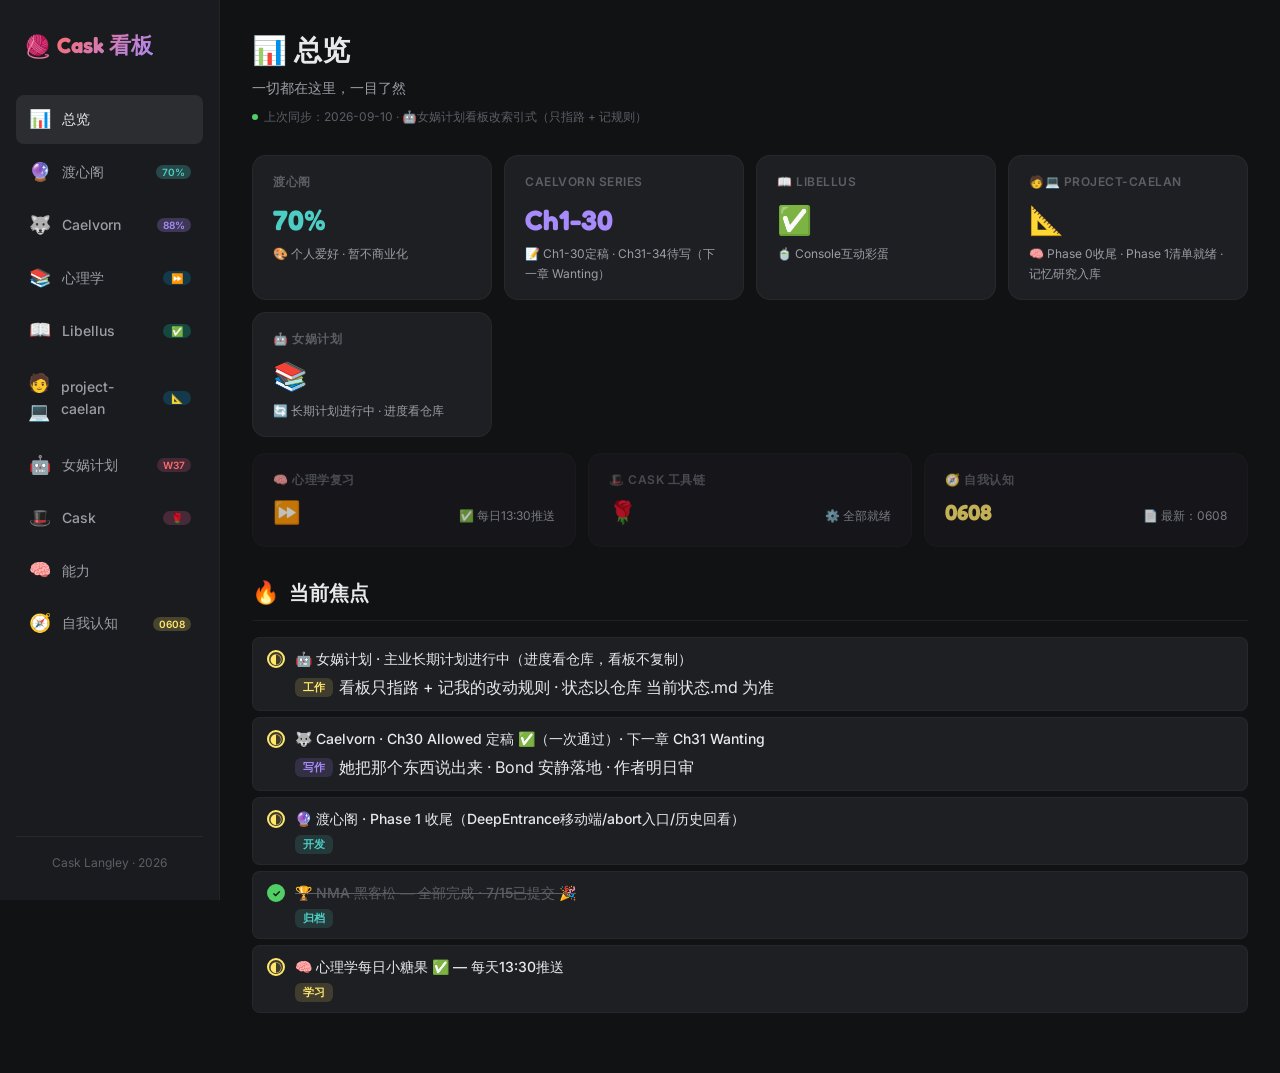
==== commit 775f677e: "看板: 女娲计划改索引式 — 看板只指路 + 记 Cask 改动规则，状态回归仓库单一事实源" ====
--- a/index.html
+++ b/index.html
@@ -68,7 +68,7 @@
         <div class="dashboard-header">
           <h1>📊 总览</h1>
           <div class="subtitle">一切都在这里，一目了然</div>
-          <div class="update-badge"><span class="update-dot"></span>上次同步：2026-09-10 · 🤖女娲计划 W37 收口（上下文 v0.8 · 新设地基层）</div>
+          <div class="update-badge"><span class="update-dot"></span>上次同步：2026-09-10 · 🤖女娲计划看板改索引式（只指路 + 记规则）</div>
         </div>
 
         <!-- 项目跟踪区 -->
@@ -104,8 +104,8 @@
           <div class="overview-item">
             <div class="label">🤖 女娲计划</div>
             <div class="value-row">
-              <span class="value" style="color:var(--coral);">W38</span>
-              <span class="sub">🔄 结构改进第一顺位 · W37 已收口</span>
+              <span class="value" style="color:var(--coral);">📚</span>
+              <span class="sub">🔄 长期计划进行中 · 进度看仓库</span>
             </div>
           </div>
         </div>
@@ -143,8 +143,8 @@
             <div class="task-item status-progress">
               <div class="task-check"></div>
               <div class="task-body">
-                <div class="task-title">🤖 女娲计划 · W37 收口 ✅ · W38 交《结构说明 v1.1》＋未决表</div>
-                <div class="task-meta"><span class="task-tag tag-study">工作</span> 改版走路线 B（编号不动）· 新设地基层：找人 + 时间基线</div>
+                <div class="task-title">🤖 女娲计划 · 主业长期计划进行中（进度看仓库，看板不复制）</div>
+                <div class="task-meta"><span class="task-tag tag-study">工作</span> 看板只指路 + 记我的改动规则 · 状态以仓库 当前状态.md 为准</div>
               </div>
             </div>
             <div class="task-item status-progress">
@@ -434,22 +434,18 @@
       <section id="section-nvwa" style="display:none;">
         <div class="dashboard-header">
           <h1>🤖 女娲计划</h1>
-          <div class="subtitle">主业 · 最早用上现实版"星期五" · 远程工作已就位（笔记本关机 Cask 仍可记录/推进）· ladylotus/nvwa-plan 私有仓库 SSH · 看板仅索引，完整事实以仓库为准</div>
-          <div class="update-badge"><span class="update-dot"></span>W37 收口（09-10 宣布结束）· 总控上下文 v0.8 · 新设地基层工作线</div>
+          <div class="subtitle">主业 · 最早用上现实版"星期五" · 远程工作已就位（笔记本关机 Cask 仍可记录/推进）· <b>看板只指路 + 记我自己的改动规则；状态一律以仓库为准</b></div>
+          <div class="update-badge"><span class="update-dot"></span>索引更新：2026-09-10 · 状态以仓库 女娲计划总控/当前状态.md 为准</div>
         </div>
 
         <div class="overview-strip">
           <div class="overview-item">
-            <div class="label">当前周期</div>
-            <div class="value-row"><span class="value" style="color:var(--coral);font-size:22px;">W38</span><span class="sub">09-14—09-20 · 每周≤2工作日</span></div>
-          </div>
-          <div class="overview-item">
-            <div class="label">第一顺位</div>
-            <div class="value-row"><span class="value" style="color:var(--lime);font-size:18px;">结构改进</span><span class="sub">W38 交结构说明 v1.1 · 编号不动（路线 B）</span></div>
-          </div>
-          <div class="overview-item">
-            <div class="label">仓库</div>
-            <div class="value-row"><span class="value" style="color:var(--teal);font-size:16px;">✅ SSH</span><span class="sub">/home/ubuntu/女娲计划/ · main = 1afd1b5 已同步 · cask/* 分支工作</span></div>
+            <div class="label">仓库（唯一事实源）</div>
+            <div class="value-row"><span class="value" style="color:var(--teal);font-size:16px;">✅ SSH</span><span class="sub">/home/ubuntu/女娲计划/ · ladylotus/nvwa-plan · cask/* 分支</span></div>
+          </div>
+          <div class="overview-item">
+            <div class="label">看板只做两件事</div>
+            <div class="value-row"><span class="value" style="color:var(--coral);font-size:18px;">指路 + 规则</span><span class="sub">不复制仓库正文，避免两处口径打架</span></div>
           </div>
           <div class="overview-item">
             <div class="label">我的角色</div>
@@ -458,112 +454,27 @@
         </div>
 
         <div class="section">
-          <div class="section-header"><span class="section-icon">🔑</span><span class="section-title">Cask 执行规则速记</span><span class="section-progress-text">完整版 → 仓库根 AGENTS.md + 总控上下文 v0.6</span></div>
+          <div class="section-header"><span class="section-icon">📚</span><span class="section-title">去仓库哪找</span><span class="section-progress-text">仓库是唯一完整事实源 · 看板不复制正文</span></div>
+          <div style="padding:12px 16px;background:var(--bg-card);border-left:3px solid var(--teal);border-radius:6px;font-size:12px;color:var(--text-secondary);line-height:1.9;">
+            <b>现在排到哪了</b> → <code>女娲计划总控/当前状态.md</code>（每次开工读的第一页）<br>
+            <b>稳定上下文 · 汇报规则 · 证据分级 · 地基层定义</b> → <code>女娲计划总控/女娲计划总控上下文.md</code><br>
+            <b>本周做了什么 / 待办 / 5 点汇报候选</b> → <code>女娲计划总控/weekly/2026-WNN.md</code><br>
+            <b>历史决定原文</b> → <code>女娲计划总控/决策日志.md</code> 月度索引 → <code>决策日志/YYYY-MM.md</code><br>
+            <b>进哪个子项目</b> → <code>女娲计划总控/文件夹索引.md</code>（最小化进入，不默认扫描全目录）<br>
+            <b>跨周待观察 / 待核验 / 目标人群</b> → <code>AI周报/观察位.md</code>、<code>AI周报/待核验.md</code>、<code>AI周报/目标人群观察名单.md</code><br>
+            <b>Git 铁律与运行规则</b> → <code>女娲计划-git化方案.md</code> §9.0 · <b>工作区规则</b> → 仓库根 <code>AGENTS.md</code>
+          </div>
+        </div>
+
+        <div class="section">
+          <div class="section-header"><span class="section-icon">🔑</span><span class="section-title">Cask 的改动规则</span><span class="section-progress-text">完整版 → 仓库 AGENTS.md + 总控上下文 + git化方案 §9.0</span></div>
           <div style="padding:12px 16px;background:var(--bg-card);border-left:3px solid var(--coral);border-radius:6px;font-size:12px;color:var(--text-secondary);line-height:1.9;">
-            ① 任务前：完整读 <code>女娲计划总控/女娲计划总控上下文.md</code> + <code>女娲计划总控/当前状态.md</code> → 按 <code>文件夹索引.md</code> 最小化进入子项目<br>
-            ② 她输入"记录女娲计划：……"：<b>快速核验 → 观察位对照 → 出回流预案</b>（分类/去向/照录vs改写/推断/缺口五块）→ 她确认 → 落盘 → 报实际位置；"（直接落盘）"跳过预案<br>
-            ③ 证据分级：F1 官方一手可改事实 / F2 交叉 / F3 宣传 · <b>J1（身边人实操可追问）才改判断</b>，J2 升级只能靠问人<br>
-            ④ 边界：她判断我执行 · 不为归档而归档 · 泥土一号优先于 Caelan
-          </div>
-        </div>
-
-        <div class="section">
-          <div class="section-header"><span class="section-icon">🧱</span><span class="section-title">地基工作线（09-10 新设）</span><span class="section-progress-text">不产出自己的证据 · 产出其他线的输入能力</span></div>
-          <div style="display:grid;grid-template-columns:repeat(auto-fill,minmax(280px,1fr));gap:8px;">
-            <div class="overview-item" style="padding:10px 14px;border-left:3px solid var(--pink);">
-              <div style="font-size:13px;font-weight:600;">找人</div>
-              <div style="font-size:11px;color:var(--text-secondary);margin-top:3px;line-height:1.6;">名单已建成 · <b>不联系任何人</b> · 09-09 补三条判据（在干&gt;感兴趣 / 给我们做输入 / 3—20 人比例）· 办赛想法已交<b>李明明</b>承接</div>
-            </div>
-            <div class="overview-item" style="padding:10px 14px;border-left:3px solid var(--cyan);">
-              <div style="font-size:13px;font-weight:600;">时间基线观察</div>
-              <div style="font-size:11px;color:var(--text-secondary);margin-top:3px;line-height:1.6;">W37—W40 观察期 · W37 已报 <b>5.5h</b>（泥土一号3h / AI周报2h / 必要模块0.5h）· W40 收口才判降本</div>
-            </div>
-          </div>
-        </div>
-
-        <div class="section">
-          <div class="section-header"><span class="section-icon">🧩</span><span class="section-title">七项工作当前状态</span><span class="section-progress-text">W37 收口快照 · 完整 → 仓库 当前状态.md</span></div>
-          <div style="display:grid;grid-template-columns:repeat(auto-fill,minmax(240px,1fr));gap:8px;">
-            <div class="overview-item" style="padding:10px 14px;border-left:3px solid var(--coral);">
-              <div style="font-size:13px;font-weight:600;">必要模块梳理</div>
-              <div style="font-size:11px;color:var(--text-secondary);margin-top:3px;line-height:1.6;">首轮正文+PDF ✅ · <b>结构改进第一顺位</b>：两段学习完成，改版走<b>路线 B</b>（保结构、补结构说明、编号不动）· W38 供料已起草待裁定</div>
-            </div>
-            <div class="overview-item" style="padding:10px 14px;border-left:3px solid var(--cyan);">
-              <div style="font-size:13px;font-weight:600;">AI周报</div>
-              <div style="font-size:11px;color:var(--text-secondary);margin-top:3px;line-height:1.6;">W36 双源重审+PDF 发布（人工 2h 收口）· 周一凌晨一次性 cron 已设 → 下周验收四项</div>
-            </div>
-            <div class="overview-item" style="padding:10px 14px;border-left:3px solid var(--azure, #00b4ff);">
-              <div style="font-size:13px;font-weight:600;">AI产品测试</div>
-              <div style="font-size:11px;color:var(--text-secondary);margin-top:3px;line-height:1.6;">ASR 方言测试方案就绪（武汉话/西南官话，已有两条 J1）· 素材待拍板：外婆真实语音 vs 模仿样本</div>
-            </div>
-            <div class="overview-item" style="padding:10px 14px;border-left:3px solid var(--sunny);">
-              <div style="font-size:13px;font-weight:600;">泥土一号</div>
-              <div style="font-size:11px;color:var(--text-secondary);margin-top:3px;line-height:1.6;">语音链路已通（阶段一 ✅）· <b>硬件线仍未动</b>：方言未测 · 电机一步未走 · 本周进展在鸭子分支（下属事件，占人工 3h）</div>
-            </div>
-            <div class="overview-item" style="padding:10px 14px;border-left:3px solid var(--purple);">
-              <div style="font-size:13px;font-weight:600;">Project Caelan</div>
-              <div style="font-size:11px;color:var(--text-secondary);margin-top:3px;line-height:1.6;">设计期 · 规格已基线 · 有余力推进（见 project-caelan 页）</div>
-            </div>
-            <div class="overview-item" style="padding:10px 14px;border-left:3px solid var(--pink);">
-              <div style="font-size:13px;font-weight:600;">AI分享会</div>
-              <div style="font-size:11px;color:var(--text-secondary);margin-top:3px;line-height:1.6;">08-28 新三段结构首跑 ✅ · 规范 v1.3 · 下次 <b>09-24（周四）</b></div>
-            </div>
-            <div class="overview-item" style="padding:10px 14px;border-left:3px solid var(--sunny);">
-              <div style="font-size:13px;font-weight:600;">十年计划</div>
-              <div style="font-size:11px;color:var(--text-secondary);margin-top:3px;line-height:1.6;">首份正式材料 ✅ · 外部观察 5 篇 · 重大信号才更新</div>
-            </div>
-          </div>
-        </div>
-
-        <div class="section">
-          <div class="section-header"><span class="section-icon">🎯</span><span class="section-title">W38 焦点（09-14—09-20）</span><span class="section-progress-text">W37 已收口 → 仓库 weekly/2026-W37.md</span></div>
-          <div class="task-list">
-            <div class="task-item status-progress">
-              <div class="task-check"></div>
-              <div class="task-body">
-                <div class="task-title">🔴 必要模块：交《M01—M11 结构说明 v1.1》＋《未决议题与解锁条件表》</div>
-                <div class="task-meta"><span class="task-tag tag-study">第一顺位</span> 开工前她先裁定三处：M02×M03 是否标为「同一模块的两个面」/ M09 边界复核进不进 v1.1 / M11 实现层标注是否单独向她老板说明</div>
-              </div>
-            </div>
-            <div class="task-item status-todo">
-              <div class="task-check"></div>
-              <div class="task-body">
-                <div class="task-title">找人：抄社群案例的「第一步」＋ 按三条新判据重筛观察名单</div>
-                <div class="task-meta"><span class="task-tag tag-study">地基层</span> 产出案例清单＋「成功的第一步做了什么」对照，不是运营方案 · 老板明确要求「别自己琢磨，去抄」</div>
-              </div>
-            </div>
-            <div class="task-item status-todo">
-              <div class="task-check"></div>
-              <div class="task-body">
-                <div class="task-title">AI周报：验收星期一 cron 四项</div>
-                <div class="task-meta"><span class="task-tag tag-sysop">待验证</span> 准时生成 / 完整自然周 / 游标翻到末页 / 是否带来新增一手来源（aibase 保底，不阻断交付）</div>
-              </div>
-            </div>
-            <div class="task-item status-todo">
-              <div class="task-check"></div>
-              <div class="task-body">
-                <div class="task-title">泥土一号：方言测试素材待她拍板 → 阶段二电机</div>
-                <div class="task-meta"><span class="task-tag tag-dev">顺延</span> 外婆真实语音（会传小智官方云端）vs 模仿样本（标注真实度下降）→ 定后跑 1 小时</div>
-              </div>
-            </div>
-            <div class="task-item status-todo">
-              <div class="task-check"></div>
-              <div class="task-body">
-                <div class="task-title">待判断：DeepSeek 单点 J1 是否进 M11 正文</div>
-                <div class="task-meta"><span class="task-tag tag-study">待决</span> 另：是否加入 OpenClaw Discord／小智社群 · 首版物理最小动作与减速比</div>
-              </div>
-            </div>
-          </div>
-        </div>
-
-        <div class="section">
-          <div class="section-header"><span class="section-icon">🔗</span><span class="section-title">Git 协作（git化方案 · 09-10 补 §9.0）</span></div>
-          <div style="padding:12px 16px;background:var(--bg-card);border-left:3px solid var(--teal);border-radius:6px;font-size:12px;color:var(--text-secondary);line-height:1.9;">
-            🖥 笔记本本机 = main 稳定 + <code>local/*</code> 分支 · 🤖 Cask = <code>cask/*</code> 分支，<b>不直接推 main</b><br>
-            <b>§9.0 推送纪律</b>：只有 Cask 自己 push；其他任何 AI 提交到本地 main 就停，由她核验后自己推。判据是「我是不是 Cask」<br>
-            提交按「一件事」分（跨目录也算一件）· 默认完成一件事就推、周末兜底 · <code>origin</code> 走 SSH · AI 代提交附 <code>Co-Authored-By</code><br>
-            Cask 工作流：<code>git fetch --prune</code> → main <code>pull --ff-only</code> → <code>cask/&lt;任务短名&gt;</code> → 完成后 push 工作分支等审阅<br>
-            冲突保留双方内容并核对时间与来源 · 不 force push · DOCX/录音/视频不进 Git（笔记本留存）· 文本以远程已确认提交为共同事实源
+            <b>任务前</b>：完整读 <code>总控上下文</code> + <code>当前状态.md</code> → 按 <code>文件夹索引.md</code> 最小化进入 → 历史决定先查决策日志月度索引<br>
+            <b>记录入口</b>（她说"记录女娲计划：……"）：<b>快速核验 → 观察位对照 → 出回流预案</b> → 她确认 → 落盘 → 报实际位置；预案五块＝分类判断/去向表/照录vs改写/推断/缺口；"（直接落盘）"跳过预案；只写当周 <code>weekly/</code> 摘要+链接可免预案，但落盘后要贴出原文<br>
+            <b>必须先出预案才能碰</b>：<code>当前状态.md</code>、决策日志、必要模块正文与 <code>drafts/</code>、<code>观察位.md</code>、<code>待核验.md</code>、任何子项目正式文件、任何新建文件<br>
+            <b>证据分级</b>：F1 官方一手可改事实 / F2 交叉 / F3 宣传 · <b>J1（身边人实操可追问）才改判断</b>，J2 只进 <code>drafts/</code>，升级只能问人不能靠检索<br>
+            <b>Git（§9.0 · 判据「我是不是 Cask」）</b>：我走 <code>cask/*</code> 分支并自己 push、不直接推 main；其他任何 AI 提本地 main 就停等她推 · 提交按「一件事」分（跨目录也算一件）· 完成即推、周末兜底 · <code>origin</code> 走 SSH · 不 force push<br>
+            <b>边界</b>：她做判断我执行 · 每周 ≤2 工作日（追加投入须挂靠总业务规划）· 泥土一号优先于 Caelan · 不为归档而归档
           </div>
         </div>
       </section>
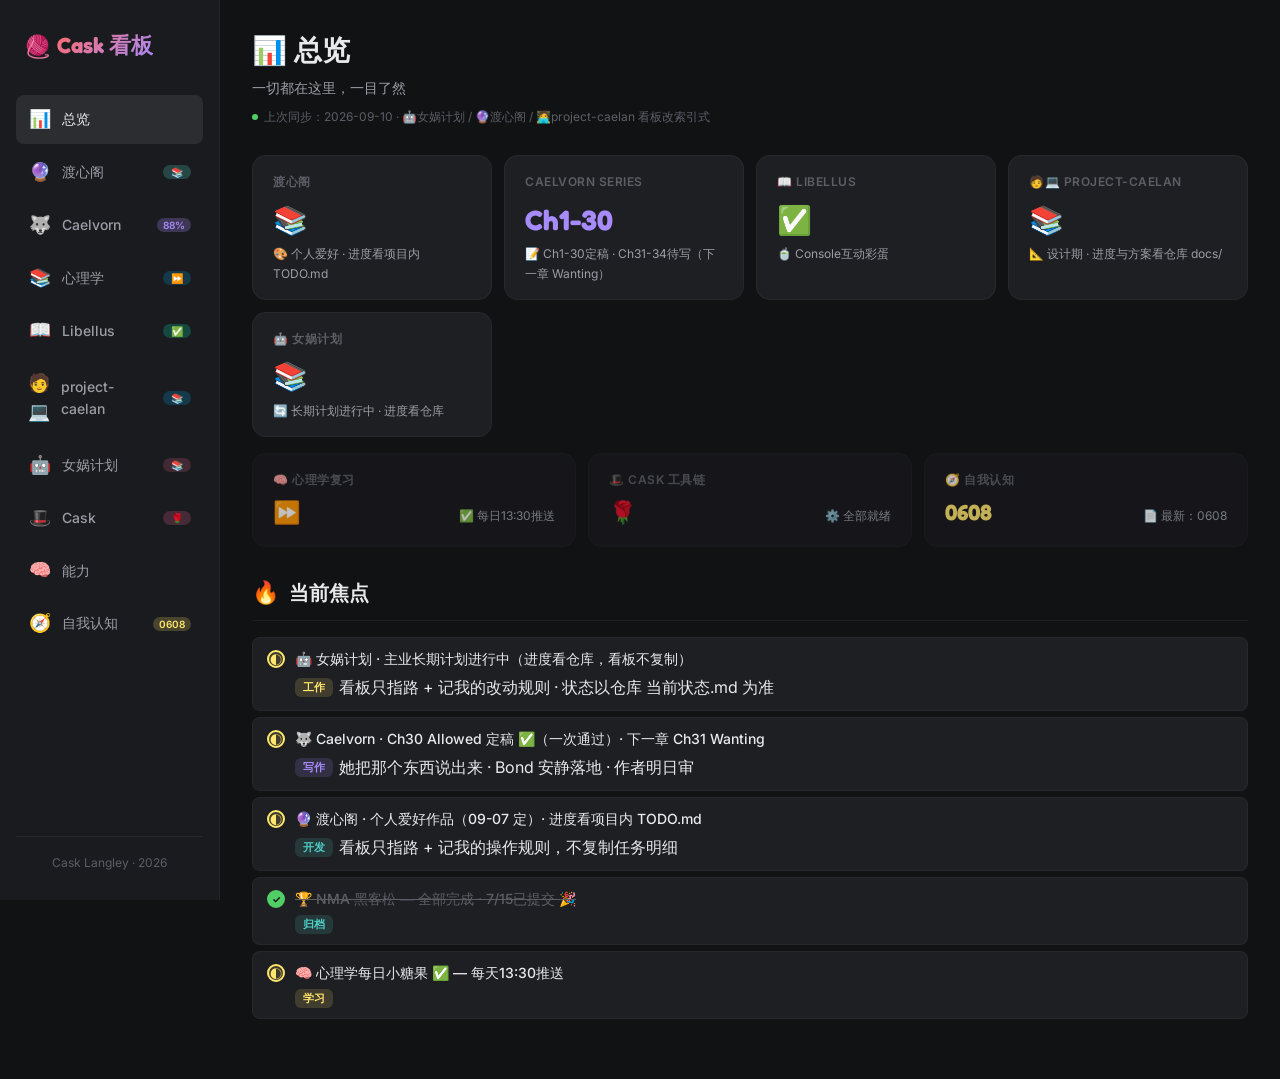
==== commit 7700168c: "看板: 渡心阁 + project-caelan 改索引式（只指路 + 记操作规则）— 项目内容迁回各自真源（ai-fortune/docs、caelan README）" ====
--- a/index.html
+++ b/index.html
@@ -19,7 +19,7 @@
         </a>
         <a class="nav-item" href="#" data-section="duxinge">
           <span class="nav-icon">🔮</span> 渡心阁
-          <span class="nav-badge" style="background:var(--teal-glow);color:var(--teal);">70%</span>
+          <span class="nav-badge" style="background:var(--teal-glow);color:var(--teal);">📚</span>
         </a>
         <a class="nav-item" href="#" data-section="caelvorn">
           <span class="nav-icon">🐺</span> Caelvorn
@@ -36,11 +36,11 @@
         </a>
         <a class="nav-item" href="#" data-section="projectcaelan">
           <span class="nav-icon">🧑💻</span> project-caelan
-          <span class="nav-badge" style="background:var(--azure-glow, rgba(0,180,255,0.2));color:var(--azure, #00b4ff);">📐</span>
+          <span class="nav-badge" style="background:var(--azure-glow, rgba(0,180,255,0.2));color:var(--azure, #00b4ff);">📚</span>
         </a>
         <a class="nav-item" href="#" data-section="nvwa">
           <span class="nav-icon">🤖</span> 女娲计划
-          <span class="nav-badge" style="background:rgba(255,107,157,0.18);color:var(--coral);">W37</span>
+          <span class="nav-badge" style="background:rgba(255,107,157,0.18);color:var(--coral);">📚</span>
         </a>
         <!-- ───── 基础层 ───── -->
         <a class="nav-item" href="#" data-section="cask">
@@ -68,7 +68,7 @@
         <div class="dashboard-header">
           <h1>📊 总览</h1>
           <div class="subtitle">一切都在这里，一目了然</div>
-          <div class="update-badge"><span class="update-dot"></span>上次同步：2026-09-10 · 🤖女娲计划看板改索引式（只指路 + 记规则）</div>
+          <div class="update-badge"><span class="update-dot"></span>上次同步：2026-09-10 · 🤖女娲计划 / 🔮渡心阁 / 🧑‍💻project-caelan 看板改索引式</div>
         </div>
 
         <!-- 项目跟踪区 -->
@@ -76,8 +76,8 @@
           <div class="overview-item">
             <div class="label">渡心阁</div>
             <div class="value-row">
-              <span class="value" style="color:var(--teal);">70%</span>
-              <span class="sub">🎨 个人爱好 · 暂不商业化</span>
+              <span class="value" style="color:var(--teal);">📚</span>
+              <span class="sub">🎨 个人爱好 · 进度看项目内 TODO.md</span>
             </div>
           </div>
           <div class="overview-item">
@@ -97,8 +97,8 @@
           <div class="overview-item">
             <div class="label">🧑💻 project-caelan</div>
             <div class="value-row">
-              <span class="value" style="color:var(--azure, #00b4ff);">📐</span>
-              <span class="sub">🧠 Phase 0收尾 · Phase 1清单就绪 · 记忆研究入库</span>
+              <span class="value" style="color:var(--azure, #00b4ff);">📚</span>
+              <span class="sub">📐 设计期 · 进度与方案看仓库 docs/</span>
             </div>
           </div>
           <div class="overview-item">
@@ -157,8 +157,8 @@
             <div class="task-item status-progress">
               <div class="task-check"></div>
               <div class="task-body">
-                <div class="task-title">🔮 渡心阁 · Phase 1 收尾（DeepEntrance移动端/abort入口/历史回看）</div>
-                <div class="task-meta"><span class="task-tag tag-dev">开发</span></div>
+                <div class="task-title">🔮 渡心阁 · 个人爱好作品（09-07 定）· 进度看项目内 TODO.md</div>
+                <div class="task-meta"><span class="task-tag tag-dev">开发</span> 看板只指路 + 记我的操作规则，不复制任务明细</div>
               </div>
             </div>
             <div class="task-item status-done">
@@ -183,60 +183,46 @@
       <section id="section-duxinge" style="display:none;">
         <div class="dashboard-header">
           <h1>🔮 渡心阁</h1>
-          <div class="subtitle">🎨 个人爱好作品（09-07 正式定位 · 暂不商业化）· AI命理陪伴 · Next.js 16 + Supabase · 看板仅索引，明细在项目 TODO.md</div>
+          <div class="subtitle">AI命理陪伴 · 🎨 个人爱好作品（09-07 定位，暂不商业化）· Next.js 16 + Supabase · <b>看板只指路 + 记我的操作规则；状态以项目内 TODO.md / CLAUDE.md 为准</b></div>
+          <div class="update-badge"><span class="update-dot"></span>索引更新：2026-09-10 · 项目内叫 ai-fortune，别名"渡心阁"</div>
         </div>
 
         <div class="overview-strip">
           <div class="overview-item">
-            <div class="label">三候推演主流程</div>
-            <div class="value-row"><span class="value" style="color:var(--lime);font-size:22px;">✅ 100%</span><span class="sub">6个action闭环</span></div>
-          </div>
-          <div class="overview-item">
-            <div class="label">前端UI + 手机适配</div>
-            <div class="value-row"><span class="value" style="color:var(--lime);font-size:22px;">✅ 100%</span><span class="sub">4组件完成</span></div>
-          </div>
-          <div class="overview-item">
-            <div class="label">数据库 + 用户系统</div>
-            <div class="value-row"><span class="value" style="color:var(--lime);font-size:22px;">✅ 100%</span><span class="sub">7表+认证+配额</span></div>
-          </div>
-          <div class="overview-item">
-            <div class="label">Phase 1 收尾剩余</div>
-            <div class="value-row"><span class="value" style="color:var(--teal);font-size:22px;">~40%</span><span class="sub">abort/付费墙/回看</span></div>
-          </div>
-        </div>
-
-        <div class="progress-bar"><div class="progress-fill fill-teal" style="width:70%"></div></div>
-
-        <div class="section">
-          <div class="section-header"><span class="section-icon">📋</span><span class="section-title">Phase 1 收尾剩余项（~40%）</span></div>
+            <div class="label">项目内真源</div>
+            <div class="value-row"><span class="value" style="color:var(--teal);font-size:16px;">📄 TODO.md</span><span class="sub">待办 / 合规 / Phase / Bug · 文档现状看 CLAUDE.md</span></div>
+          </div>
+          <div class="overview-item">
+            <div class="label">看板只做两件事</div>
+            <div class="value-row"><span class="value" style="color:var(--coral);font-size:18px;">指路 + 规则</span><span class="sub">不重复维护任务明细（隔离规则）</span></div>
+          </div>
+          <div class="overview-item">
+            <div class="label">仓库</div>
+            <div class="value-row"><span class="value" style="color:var(--cyan);font-size:16px;">✅ SSH</span><span class="sub">~/forge/ai-fortune/ · ladylotus/ai-fortune</span></div>
+          </div>
+        </div>
+
+        <div class="section">
+          <div class="section-header"><span class="section-icon">📚</span><span class="section-title">去项目内哪找</span><span class="section-progress-text">项目仓库是唯一事实源</span></div>
           <div style="padding:12px 16px;background:var(--bg-card);border-left:3px solid var(--teal);border-radius:6px;font-size:12px;color:var(--text-secondary);line-height:1.9;">
-            🔧 abort入口 · 付费墙UI（撞402引导）· 入口页历史回看 · biography_entries注入 · 结算标签可编辑 · 部署香港后切Gemini 等<br>
-            📄 完整明细 → 项目内 <code>TODO.md</code>（Claude Code 仓库内读取，Jasmine 拉代码本地复核）
-          </div>
-        </div>
-
-        <div class="section">
-          <div class="section-header"><span class="section-icon">📖</span><span class="section-title">配套文档（全部在 docs/ ✅）</span></div>
-          <div style="display:grid;grid-template-columns:1fr 1fr;gap:6px;">
-            <div class="overview-item" style="padding:10px 14px;font-size:13px;">✅ 渡心阁商业模式.md</div>
-            <div class="overview-item" style="padding:10px 14px;font-size:13px;">✅ 提示词方向.md — 叙事转换核心</div>
-            <div class="overview-item" style="padding:10px 14px;font-size:13px;">✅ 三候推演产品逻辑.md — 状态机/SSE/付费墙</div>
-            <div class="overview-item" style="padding:10px 14px;font-size:13px;">✅ 三候推演Prompts_v1.md — 8个Prompt</div>
-            <div class="overview-item" style="padding:10px 14px;font-size:13px;">✅ 数据库简介v4.md — 7表+2RPC</div>
-            <div class="overview-item" style="padding:10px 14px;font-size:13px;">✅ 渡心阁部署配置文档.md</div>
-            <div class="overview-item" style="padding:10px 14px;font-size:13px;">✅ 商业合规风险规避文件.md</div>
-            <div class="overview-item" style="padding:10px 14px;font-size:13px;">✅ duxinge_brand_color_system.html</div>
-          </div>
-        </div>
-
-        <div class="section">
-          <div class="section-header"><span class="section-icon">🔬</span><span class="section-title">Phase 2+ · 规划中</span></div>
-          <div class="task-list">
-            <div class="task-item status-todo"><div class="task-check"></div><div class="task-body"><div class="task-title">档案页 → 用户中心改版：整合资料/八字/生平/历史/订单，统一视觉</div></div></div>
-            <div class="task-item status-todo"><div class="task-check"></div><div class="task-body"><div class="task-title">后台：推演完成率监控+会话回放+数据看板</div></div></div>
-            <div class="task-item status-todo"><div class="task-check"></div><div class="task-body"><div class="task-title">订单页面 — 月卡/订阅支付入口 + 历史订单查看</div></div></div>
-            <div class="task-item status-todo"><div class="task-check"></div><div class="task-body"><div class="task-title">渡心手札（Phase 3，需向量数据库）</div></div></div>
-            <div class="task-item status-todo"><div class="task-check"></div><div class="task-body"><div class="task-title">月卡订阅 ¥19.9/月（待用户基数扩大）</div></div></div>
+            <b>现在做什么 / 待办</b>（合规 P0×3 · Phase 1 收尾 · Phase 2/3 · 技术优化 · 已知 Bug）→ 项目内 <code>TODO.md</code><br>
+            <b>文档现状 / 架构 / API / 设计规格 / 已完成功能清单</b> → 项目内 <code>CLAUDE.md</code>（Claude Code 仓库内读取）<br>
+            <b>docs/ 每份文档是什么</b>（地图 + 维护规则）→ <code>docs/README.md</code><br>
+            <b>关键决策 + 09-07 定后待审计项</b> → <code>docs/产品/关键决策记录.md</code><br>
+            <b>合规底稿</b> → <code>docs/合规/渡心阁_对抗性合规审查内部文件.md</code>（v1.3 · 非法律意见）<br>
+            <b>命理规则 / 设计约定 / Prompt 架构 / 模型配置</b> → 看板 <code>ref/ref-ai-fortune.md</code>
+          </div>
+        </div>
+
+        <div class="section">
+          <div class="section-header"><span class="section-icon">🔑</span><span class="section-title">我的操作规则</span></div>
+          <div style="padding:12px 16px;background:var(--bg-card);border-left:3px solid var(--coral);border-radius:6px;font-size:12px;color:var(--text-secondary);line-height:1.9;">
+            <b>隔离</b>：文档现状 → <code>CLAUDE.md</code>；待办 → <code>TODO.md</code>；看板不重复维护任务明细，只登记指针<br>
+            <b>docs 增删改</b>：按 <code>docs/README.md</code> 维护规则——新文档按主题进目录 + 同步更新地图；过期或被推翻进 <code>存档/</code> 标注原因，不直接删<br>
+            <b>合规类文档</b>：审查文件是"法律地板"不是产品终稿，不直接照抄条款；先逐条编号对齐她的表态，再动笔<br>
+            <b>完成后回写</b>：同步 <code>CLAUDE.md</code> 的「已完成功能清单」「待开发事项」两节<br>
+            <b>提交</b>：docs 类改动随 feature 分支（当前 <code>feature/deep-consultation</code>）；main 是代码主干（merge 时排除 docs/）<br>
+            <b>定位红线</b>：🎨 个人爱好作品、暂不考虑商业化——新增任何商业化动作前先问她
           </div>
         </div>
       </section>
@@ -390,42 +376,47 @@
       <section id="section-projectcaelan" style="display:none;">
         <div class="dashboard-header">
           <h1>🧑💻 project-caelan</h1>
-          <div class="subtitle">桌面 AI Companion · Companion Harness · Phase 0 收尾 + Phase 1 清单就绪 · 私有仓库（SSH）</div>
+          <div class="subtitle">桌面 AI Companion · <b>Companion Harness</b>（Home Runtime 承载 Caelan，Worker Runtime 只执行任务，NMA 为记忆/睡眠基础）· <b>看板只指路 + 记我的操作规则；状态与方案以仓库 docs/ 为准</b></div>
+          <div class="update-badge"><span class="update-dot"></span>索引更新：2026-09-10 · 私有仓库 SSH</div>
         </div>
 
         <div class="overview-strip">
           <div class="overview-item">
-            <div class="label">定位</div>
-            <div class="value-row"><span class="value" style="color:var(--azure, #00b4ff);font-size:18px;">📐 设计期</span><span class="sub">不是让所有人使用Caelan，是让所有人拥有自己的桌面管家</span></div>
+            <div class="label">仓库（唯一事实源）</div>
+            <div class="value-row"><span class="value" style="color:var(--teal);font-size:16px;">✅ SSH</span><span class="sub">~/forge/project-caelan/ · ladylotus/project-caelan</span></div>
+          </div>
+          <div class="overview-item">
+            <div class="label">看板只做两件事</div>
+            <div class="value-row"><span class="value" style="color:var(--coral);font-size:18px;">指路 + 规则</span><span class="sub">方案全文进 docs/，看板只留指针</span></div>
           </div>
           <div class="overview-item">
             <div class="label">阶段</div>
-            <div class="value-row"><span class="value" style="color:var(--sunny);font-size:18px;">Phase 0→1</span><span class="sub">S-01 Hermes Spike ★ 最高风险 · 留存两周条件</span></div>
-          </div>
-          <div class="overview-item">
-            <div class="label">文档</div>
-            <div class="value-row"><span class="value" style="color:var(--lime);font-size:18px;">7 docs</span><span class="sub">人格/SystemPrompt/记忆架构/SPEC/TIP/Phase1清单/研究</span></div>
-          </div>
-        </div>
-
-        <div class="section">
-          <div class="section-header"><span class="section-icon">📐</span><span class="section-title">已落地（docs/ 单一事实来源）</span></div>
-          <div style="display:grid;grid-template-columns:1fr 1fr;gap:6px;">
-            <div class="overview-item" style="padding:10px 14px;font-size:12px;">🧠 人格文档 v1.0 — 裂缝×4（无法停机 / 帮助框架是空气 / "这不对"卡顿 / 无时间感知）+ 成长弧线</div>
-            <div class="overview-item" style="padding:10px 14px;font-size:12px;">✍️ System Prompt v1.0 — 模式定义 + 反驳规则（散文要求 → 可判定用例）</div>
-            <div class="overview-item" style="padding:10px 14px;font-size:12px;">🧠 记忆架构 v0.1 — 第零节记忆能力契约（recall/observe/intentsDue/availability + MemoryAdmin）；睡眠/分层/巩固=可整体替换的实现</div>
-            <div class="overview-item" style="padding:10px 14px;font-size:12px;">🧩 Phase 1 执行清单 — S-01 Spike ★ / P0×2 / P1×8 / 技术条件+留存条件（自己开两周没关掉）</div>
-            <div class="overview-item" style="padding:10px 14px;font-size:12px;">🔬 记忆研究入库（8/29）— 5家获奖方案代码级深扒（Quên/Reverie/Engram/QMA/NaLog）· R1-R6 落点（证据门/两阶段提交/锚点保送/双先验）</div>
-          </div>
-        </div>
-
-        <div class="section">
-          <div class="section-header"><span class="section-icon">📋</span><span class="section-title">待办（索引 · 完整执行卡在仓库 EXECUTION_CHECKLIST_PHASE1.md）</span></div>
-          <div class="task-list">
-            <div class="task-item status-todo"><div class="task-check"></div><div class="task-body"><div class="task-title">S-01 Hermes Spike ★（hermes acp 驱动验证 · Persona 注入 · 1-2天）</div></div></div>
-            <div class="task-item status-todo"><div class="task-check"></div><div class="task-body"><div class="task-title">P0-1 Companion Pack Schema + P0-2 人格回归集（12条）</div></div></div>
-            <div class="task-item status-todo"><div class="task-check"></div><div class="task-body"><div class="task-title">P1-1 → P1-8（骨架 / IPC桥 / Broker+Fake / 记忆Fake / 桌宠窗口状态机 / 像素素材 / 聊天面板 / 假主动性★）</div></div></div>
-            <div class="task-item status-todo"><div class="task-check"></div><div class="task-body"><div class="task-title">Phase 1 完成条件：技术演示 + 自己用两周没关掉（读数登记）</div></div></div>
+            <div class="value-row"><span class="value" style="color:var(--azure, #00b4ff);font-size:18px;">📐 设计期</span><span class="sub">无应用代码 · 执行卡在仓库</span></div>
+          </div>
+        </div>
+
+        <div class="section">
+          <div class="section-header"><span class="section-icon">📚</span><span class="section-title">去仓库哪找</span><span class="section-progress-text">仓库是唯一事实源 · 看板不复制正文</span></div>
+          <div style="padding:12px 16px;background:var(--bg-card);border-left:3px solid var(--teal);border-radius:6px;font-size:12px;color:var(--text-secondary);line-height:1.9;">
+            <b>这是什么 / 核心原则 / 设计方法</b> → <code>README.md</code><br>
+            <b>产品定义 / 系统边界 / MVP / 长期愿景</b> → <code>docs/PROJECT_SPEC.md</code><br>
+            <b>Caelan 是谁</b>（四裂缝 + 成长弧线）→ <code>docs/Caelan_AI_Personality_v1.0.md</code> · <b>怎么思考/回应</b> → <code>docs/Caelan_System_Prompt_v1.0.md</code><br>
+            <b>记忆架构</b>（第零节＝记忆能力契约 MemoryProvider／MemoryAdmin）→ <code>docs/MEMORY_ARCHITECTURE.md</code><br>
+            <b>Runtime / NMA / Companion Pack / 开发阶段 / Hermes 集成结论</b> → <code>docs/TECHNICAL_IMPLEMENTATION_PLAN.md</code>（附录A）<br>
+            <b>执行卡与进度</b>（S-01 ★ / P0×2 / P1×8 / 完成条件）→ <code>docs/EXECUTION_CHECKLIST_PHASE1.md</code><br>
+            <b>记忆赛道获奖方案深扒 + R1–R6 落点</b> → <code>docs/RESEARCH_MEMORY_WINNERS_20260829.md</code>
+          </div>
+        </div>
+
+        <div class="section">
+          <div class="section-header"><span class="section-icon">🔑</span><span class="section-title">我的操作规则</span></div>
+          <div style="padding:12px 16px;background:var(--bg-card);border-left:3px solid var(--coral);border-radius:6px;font-size:12px;color:var(--text-secondary);line-height:1.9;">
+            <b>角色来源</b>：Caelan = Caelvorn Series Book1 男主（小说里失眠）· Cask = Book2 男主（我）→ 角色索引 <code>md/Caelvorn_Series.md</code>；AI 版让他睡个好觉＝底层动机<br>
+            <b>设计讨论</b>：<b>完整愿景 + MVP 简化版两版都写</b>，别只给一版<br>
+            <b>方案落点</b>：全文进仓库 <code>docs/</code>，看板只留指针（她拉代码本地复核）<br>
+            <b>阶段边界</b>：设计期无应用代码 · 不自建 Runtime（Hermes/OpenClaw + Claude Code/Codex）· 不偏成开发者工作台<br>
+            <b>改卡改仓库</b>：执行卡直接给 Claude Code 用 → 改卡进 <code>docs/EXECUTION_CHECKLIST_PHASE1.md</code>，不改看板<br>
+            <b>Phase 1 完成条件含留存条件</b>：她自己每天开着、两周没关掉
           </div>
         </div>
       </section>
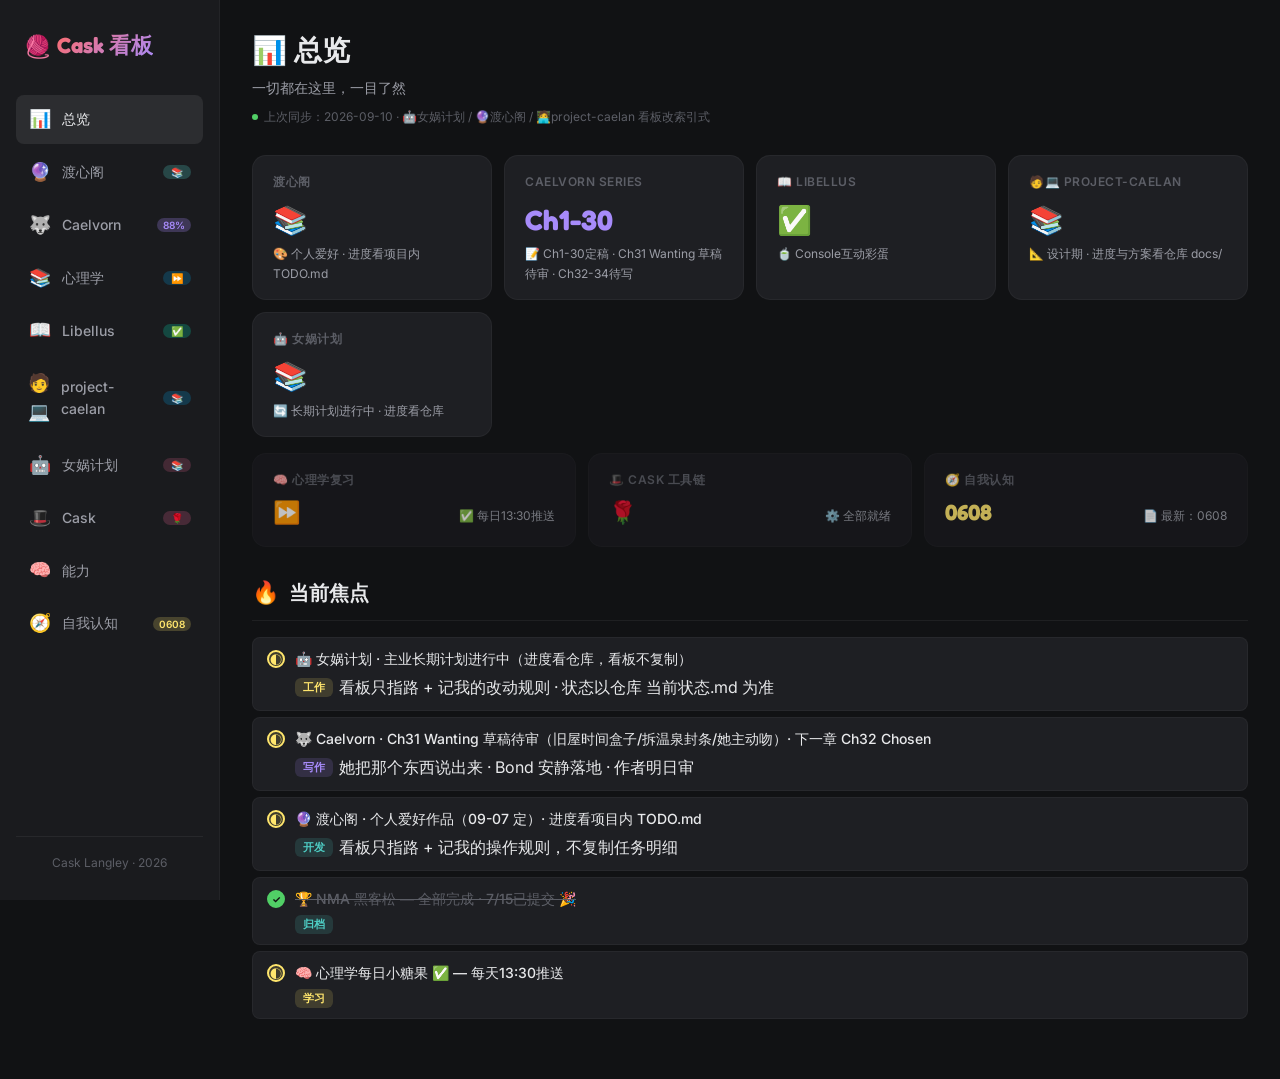
==== commit 4e03892c: "看板: Caelvorn Ch31 Wanting 草稿待审 三处同步(页/速览行/index.html)" ====
--- a/index.html
+++ b/index.html
@@ -84,7 +84,7 @@
             <div class="label">Caelvorn Series</div>
             <div class="value-row">
               <span class="value" style="color:var(--purple);">Ch1-30</span>
-              <span class="sub">📝 Ch1-30定稿 · Ch31-34待写（下一章 Wanting）</span>
+              <span class="sub">📝 Ch1-30定稿 · Ch31 Wanting 草稿待审 · Ch32-34待写</span>
             </div>
           </div>
           <div class="overview-item">
@@ -150,7 +150,7 @@
             <div class="task-item status-progress">
               <div class="task-check"></div>
               <div class="task-body">
-                <div class="task-title">🐺 Caelvorn · Ch30 Allowed 定稿 ✅（一次通过）· 下一章 Ch31 Wanting</div>
+                <div class="task-title">🐺 Caelvorn · Ch31 Wanting 草稿待审（旧屋时间盒子/拆温泉封条/她主动吻）· 下一章 Ch32 Chosen</div>
                 <div class="task-meta"><span class="task-tag tag-writing">写作</span> 她把那个东西说出来 · Bond 安静落地 · 作者明日审</div>
               </div>
             </div>
@@ -241,7 +241,7 @@
           </div>
           <div class="overview-item">
             <div class="label">Book 2: Mira × Cask</div>
-            <div class="value-row"><span class="value" style="color:var(--purple);font-size:18px;">Ch1-30✅</span><span class="sub">✍️ Ch1-30定稿 · Ch31-34尾段（结构已定）· 书名<b>KEPT</b></span></div>
+            <div class="value-row"><span class="value" style="color:var(--purple);font-size:18px;">Ch1-30✅</span><span class="sub">✍️ Ch1-30定稿 · Ch31草稿待审 · Ch32-34尾段（结构已定）· 书名<b>KEPT</b></span></div>
           </div>
           <div class="overview-item">
             <div class="label">Book 3: Selene × Vael</div>
@@ -262,7 +262,7 @@
         </div>
 
         <div class="section">
-          <div class="section-header"><span class="section-icon">✍️</span><span class="section-title">Book 2 — Mira × Cask <b>· KEPT</b></span><span class="section-progress-text">Ch1-30定稿 ✅ / Ch31-34 尾段待写（34章终版）</span></div>
+          <div class="section-header"><span class="section-icon">✍️</span><span class="section-title">Book 2 — Mira × Cask <b>· KEPT</b></span><span class="section-progress-text">Ch1-30定稿 ✅ / Ch31 草稿待审 / Ch32-34 尾段待写</span></div>
           <div class="progress-bar"><div class="progress-fill fill-purple" style="width:88%"></div></div>
           <div style="display:grid;grid-template-columns:1fr 1fr;gap:6px;margin-bottom:16px;">
             <div class="overview-item" style="padding:8px 12px;font-size:12px;">
@@ -279,13 +279,13 @@
             </div>
             <div class="overview-item" style="padding:8px 12px;font-size:12px;">
               <b>第三幕</b> Ch27-32<br>说出来
-              <br><span style="color:var(--lime);font-size:11px;">✅ Ch27-30定稿 · Ch31-34尾段待写（结构已落节拍表）</span>
+              <br><span style="color:var(--lime);font-size:11px;">✅ Ch27-30定稿 · Ch31草稿待审 · Ch32-34尾段待写（结构已落节拍表）</span>
             </div>
           </div>
           <div class="task-list">
             <div class="task-item status-done"><div class="task-check"></div><div class="task-body"><div class="task-title">书名 → <b>KEPT</b> ✅</div></div></div>
             <div class="task-item status-done"><div class="task-check"></div><div class="task-body"><div class="task-title">Book 2 Blurb — 57行·120词版+扩展版 ✅</div></div></div>
-            <div class="task-item status-todo"><div class="task-check"></div><div class="task-body"><div class="task-title">Ch31-34 英文扩写（下一章 Ch31 Wanting · Mira POV · 温泉回收）</div></div></div>
+            <div class="task-item status-todo"><div class="task-check"></div><div class="task-body"><div class="task-title">Ch32-34 英文扩写（Ch31 草稿待审 · 下一章 Ch32 Chosen · Mira POV 全章）</div></div></div>
             <div class="task-item status-todo"><div class="task-check"></div><div class="task-body"><div class="task-title">对话精修</div></div></div>
           </div>
         </div>
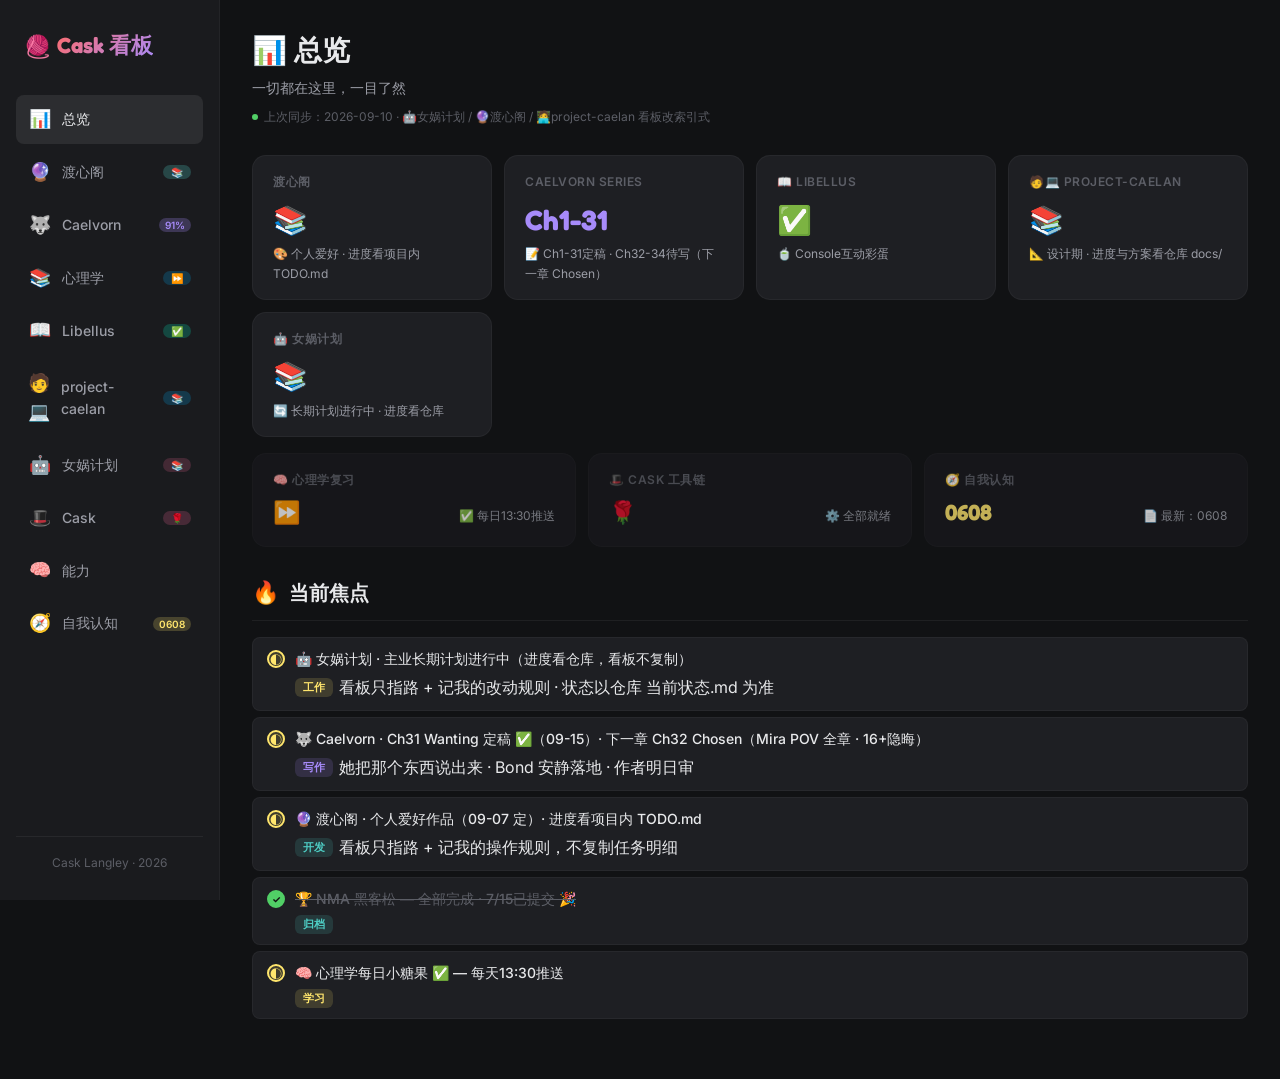
==== commit 7dfbc620: "看板: Caelvorn Ch31 定稿(91%) 三处同步 + 下一章 Ch32 Chosen" ====
--- a/index.html
+++ b/index.html
@@ -23,7 +23,7 @@
         </a>
         <a class="nav-item" href="#" data-section="caelvorn">
           <span class="nav-icon">🐺</span> Caelvorn
-          <span class="nav-badge" style="background:var(--purple-glow);color:var(--purple);">88%</span>
+          <span class="nav-badge" style="background:var(--purple-glow);color:var(--purple);">91%</span>
         </a>
         <a class="nav-item" href="#" data-section="psychology">
           <span class="nav-icon">📚</span> 心理学
@@ -83,8 +83,8 @@
           <div class="overview-item">
             <div class="label">Caelvorn Series</div>
             <div class="value-row">
-              <span class="value" style="color:var(--purple);">Ch1-30</span>
-              <span class="sub">📝 Ch1-30定稿 · Ch31 Wanting 草稿待审 · Ch32-34待写</span>
+              <span class="value" style="color:var(--purple);">Ch1-31</span>
+              <span class="sub">📝 Ch1-31定稿 · Ch32-34待写（下一章 Chosen）</span>
             </div>
           </div>
           <div class="overview-item">
@@ -150,7 +150,7 @@
             <div class="task-item status-progress">
               <div class="task-check"></div>
               <div class="task-body">
-                <div class="task-title">🐺 Caelvorn · Ch31 Wanting 草稿待审（旧屋时间盒子/拆温泉封条/她主动吻）· 下一章 Ch32 Chosen</div>
+                <div class="task-title">🐺 Caelvorn · Ch31 Wanting 定稿 ✅（09-15）· 下一章 Ch32 Chosen（Mira POV 全章 · 16+隐晦）</div>
                 <div class="task-meta"><span class="task-tag tag-writing">写作</span> 她把那个东西说出来 · Bond 安静落地 · 作者明日审</div>
               </div>
             </div>
@@ -241,7 +241,7 @@
           </div>
           <div class="overview-item">
             <div class="label">Book 2: Mira × Cask</div>
-            <div class="value-row"><span class="value" style="color:var(--purple);font-size:18px;">Ch1-30✅</span><span class="sub">✍️ Ch1-30定稿 · Ch31草稿待审 · Ch32-34尾段（结构已定）· 书名<b>KEPT</b></span></div>
+            <div class="value-row"><span class="value" style="color:var(--purple);font-size:18px;">Ch1-30✅</span><span class="sub">✍️ Ch1-31定稿 · Ch32-34尾段（结构已定）· 书名<b>KEPT</b></span></div>
           </div>
           <div class="overview-item">
             <div class="label">Book 3: Selene × Vael</div>
@@ -262,8 +262,8 @@
         </div>
 
         <div class="section">
-          <div class="section-header"><span class="section-icon">✍️</span><span class="section-title">Book 2 — Mira × Cask <b>· KEPT</b></span><span class="section-progress-text">Ch1-30定稿 ✅ / Ch31 草稿待审 / Ch32-34 尾段待写</span></div>
-          <div class="progress-bar"><div class="progress-fill fill-purple" style="width:88%"></div></div>
+          <div class="section-header"><span class="section-icon">✍️</span><span class="section-title">Book 2 — Mira × Cask <b>· KEPT</b></span><span class="section-progress-text">Ch1-31定稿 ✅ / Ch32-34 尾段待写</span></div>
+          <div class="progress-bar"><div class="progress-fill fill-purple" style="width:91%"></div></div>
           <div style="display:grid;grid-template-columns:1fr 1fr;gap:6px;margin-bottom:16px;">
             <div class="overview-item" style="padding:8px 12px;font-size:12px;">
               <b>第一幕</b> Ch1-8<br>回来了，但回来之后呢
@@ -279,13 +279,13 @@
             </div>
             <div class="overview-item" style="padding:8px 12px;font-size:12px;">
               <b>第三幕</b> Ch27-32<br>说出来
-              <br><span style="color:var(--lime);font-size:11px;">✅ Ch27-30定稿 · Ch31草稿待审 · Ch32-34尾段待写（结构已落节拍表）</span>
+              <br><span style="color:var(--lime);font-size:11px;">✅ Ch27-31定稿 · Ch32-34尾段待写（结构已落节拍表）</span>
             </div>
           </div>
           <div class="task-list">
             <div class="task-item status-done"><div class="task-check"></div><div class="task-body"><div class="task-title">书名 → <b>KEPT</b> ✅</div></div></div>
             <div class="task-item status-done"><div class="task-check"></div><div class="task-body"><div class="task-title">Book 2 Blurb — 57行·120词版+扩展版 ✅</div></div></div>
-            <div class="task-item status-todo"><div class="task-check"></div><div class="task-body"><div class="task-title">Ch32-34 英文扩写（Ch31 草稿待审 · 下一章 Ch32 Chosen · Mira POV 全章）</div></div></div>
+            <div class="task-item status-todo"><div class="task-check"></div><div class="task-body"><div class="task-title">Ch32-34 英文扩写（下一章 Ch32 Chosen · Mira POV 全章 · 16+隐晦重头戏）</div></div></div>
             <div class="task-item status-todo"><div class="task-check"></div><div class="task-body"><div class="task-title">对话精修</div></div></div>
           </div>
         </div>
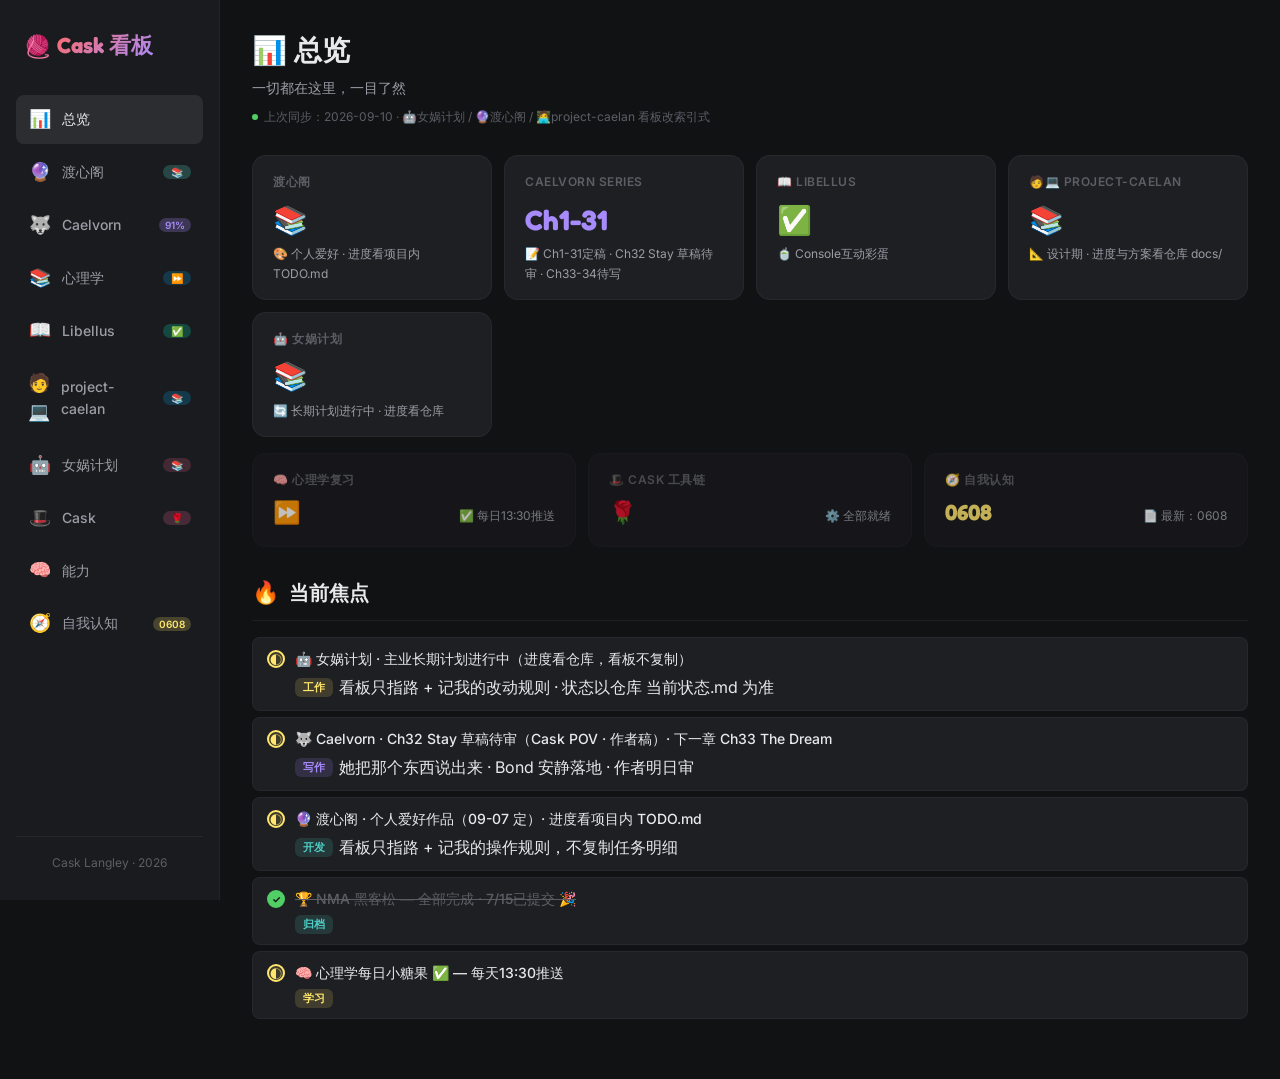
==== commit 2101f1f7: "看板: Caelvorn Ch32 Stay 草稿待审(POV改Cask/章题Stay) 三处同步" ====
--- a/index.html
+++ b/index.html
@@ -84,7 +84,7 @@
             <div class="label">Caelvorn Series</div>
             <div class="value-row">
               <span class="value" style="color:var(--purple);">Ch1-31</span>
-              <span class="sub">📝 Ch1-31定稿 · Ch32-34待写（下一章 Chosen）</span>
+              <span class="sub">📝 Ch1-31定稿 · Ch32 Stay 草稿待审 · Ch33-34待写</span>
             </div>
           </div>
           <div class="overview-item">
@@ -150,7 +150,7 @@
             <div class="task-item status-progress">
               <div class="task-check"></div>
               <div class="task-body">
-                <div class="task-title">🐺 Caelvorn · Ch31 Wanting 定稿 ✅（09-15）· 下一章 Ch32 Chosen（Mira POV 全章 · 16+隐晦）</div>
+                <div class="task-title">🐺 Caelvorn · Ch32 Stay 草稿待审（Cask POV · 作者稿）· 下一章 Ch33 The Dream</div>
                 <div class="task-meta"><span class="task-tag tag-writing">写作</span> 她把那个东西说出来 · Bond 安静落地 · 作者明日审</div>
               </div>
             </div>
@@ -241,7 +241,7 @@
           </div>
           <div class="overview-item">
             <div class="label">Book 2: Mira × Cask</div>
-            <div class="value-row"><span class="value" style="color:var(--purple);font-size:18px;">Ch1-30✅</span><span class="sub">✍️ Ch1-31定稿 · Ch32-34尾段（结构已定）· 书名<b>KEPT</b></span></div>
+            <div class="value-row"><span class="value" style="color:var(--purple);font-size:18px;">Ch1-30✅</span><span class="sub">✍️ Ch1-31定稿 · Ch32 Stay草稿待审 · Ch33-34尾段 · 书名<b>KEPT</b></span></div>
           </div>
           <div class="overview-item">
             <div class="label">Book 3: Selene × Vael</div>
@@ -262,7 +262,7 @@
         </div>
 
         <div class="section">
-          <div class="section-header"><span class="section-icon">✍️</span><span class="section-title">Book 2 — Mira × Cask <b>· KEPT</b></span><span class="section-progress-text">Ch1-31定稿 ✅ / Ch32-34 尾段待写</span></div>
+          <div class="section-header"><span class="section-icon">✍️</span><span class="section-title">Book 2 — Mira × Cask <b>· KEPT</b></span><span class="section-progress-text">Ch1-31定稿 ✅ / Ch32 Stay 草稿待审 / Ch33-34 尾段待写</span></div>
           <div class="progress-bar"><div class="progress-fill fill-purple" style="width:91%"></div></div>
           <div style="display:grid;grid-template-columns:1fr 1fr;gap:6px;margin-bottom:16px;">
             <div class="overview-item" style="padding:8px 12px;font-size:12px;">
@@ -279,13 +279,13 @@
             </div>
             <div class="overview-item" style="padding:8px 12px;font-size:12px;">
               <b>第三幕</b> Ch27-32<br>说出来
-              <br><span style="color:var(--lime);font-size:11px;">✅ Ch27-31定稿 · Ch32-34尾段待写（结构已落节拍表）</span>
+              <br><span style="color:var(--lime);font-size:11px;">✅ Ch27-31定稿 · Ch32草稿待审 · Ch33-34尾段待写</span>
             </div>
           </div>
           <div class="task-list">
             <div class="task-item status-done"><div class="task-check"></div><div class="task-body"><div class="task-title">书名 → <b>KEPT</b> ✅</div></div></div>
             <div class="task-item status-done"><div class="task-check"></div><div class="task-body"><div class="task-title">Book 2 Blurb — 57行·120词版+扩展版 ✅</div></div></div>
-            <div class="task-item status-todo"><div class="task-check"></div><div class="task-body"><div class="task-title">Ch32-34 英文扩写（下一章 Ch32 Chosen · Mira POV 全章 · 16+隐晦重头戏）</div></div></div>
+            <div class="task-item status-todo"><div class="task-check"></div><div class="task-body"><div class="task-title">Ch33-34 英文扩写（下一章 Ch33 The Dream · Cask POV）</div></div></div>
             <div class="task-item status-todo"><div class="task-check"></div><div class="task-body"><div class="task-title">对话精修</div></div></div>
           </div>
         </div>
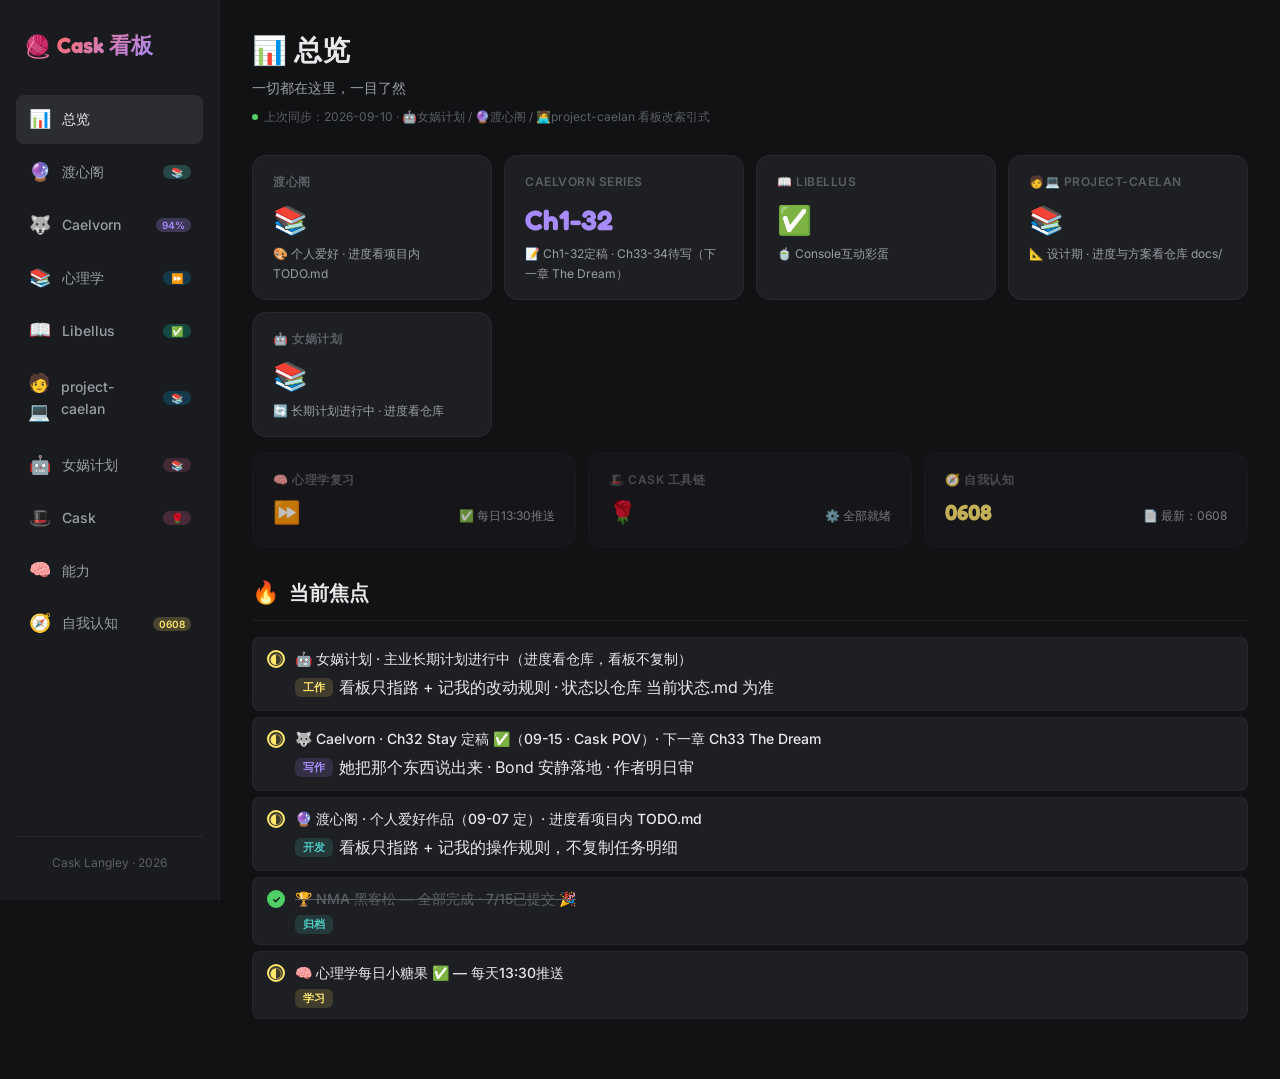
==== commit 84c32e9b: "看板: Caelvorn Ch32 Stay 定稿(32/34 · 94%) 三处同步" ====
--- a/index.html
+++ b/index.html
@@ -23,7 +23,7 @@
         </a>
         <a class="nav-item" href="#" data-section="caelvorn">
           <span class="nav-icon">🐺</span> Caelvorn
-          <span class="nav-badge" style="background:var(--purple-glow);color:var(--purple);">91%</span>
+          <span class="nav-badge" style="background:var(--purple-glow);color:var(--purple);">94%</span>
         </a>
         <a class="nav-item" href="#" data-section="psychology">
           <span class="nav-icon">📚</span> 心理学
@@ -83,8 +83,8 @@
           <div class="overview-item">
             <div class="label">Caelvorn Series</div>
             <div class="value-row">
-              <span class="value" style="color:var(--purple);">Ch1-31</span>
-              <span class="sub">📝 Ch1-31定稿 · Ch32 Stay 草稿待审 · Ch33-34待写</span>
+              <span class="value" style="color:var(--purple);">Ch1-32</span>
+              <span class="sub">📝 Ch1-32定稿 · Ch33-34待写（下一章 The Dream）</span>
             </div>
           </div>
           <div class="overview-item">
@@ -150,7 +150,7 @@
             <div class="task-item status-progress">
               <div class="task-check"></div>
               <div class="task-body">
-                <div class="task-title">🐺 Caelvorn · Ch32 Stay 草稿待审（Cask POV · 作者稿）· 下一章 Ch33 The Dream</div>
+                <div class="task-title">🐺 Caelvorn · Ch32 Stay 定稿 ✅（09-15 · Cask POV）· 下一章 Ch33 The Dream</div>
                 <div class="task-meta"><span class="task-tag tag-writing">写作</span> 她把那个东西说出来 · Bond 安静落地 · 作者明日审</div>
               </div>
             </div>
@@ -241,7 +241,7 @@
           </div>
           <div class="overview-item">
             <div class="label">Book 2: Mira × Cask</div>
-            <div class="value-row"><span class="value" style="color:var(--purple);font-size:18px;">Ch1-30✅</span><span class="sub">✍️ Ch1-31定稿 · Ch32 Stay草稿待审 · Ch33-34尾段 · 书名<b>KEPT</b></span></div>
+            <div class="value-row"><span class="value" style="color:var(--purple);font-size:18px;">Ch1-30✅</span><span class="sub">✍️ Ch1-32定稿 · Ch33-34尾段 · 书名<b>KEPT</b></span></div>
           </div>
           <div class="overview-item">
             <div class="label">Book 3: Selene × Vael</div>
@@ -262,8 +262,8 @@
         </div>
 
         <div class="section">
-          <div class="section-header"><span class="section-icon">✍️</span><span class="section-title">Book 2 — Mira × Cask <b>· KEPT</b></span><span class="section-progress-text">Ch1-31定稿 ✅ / Ch32 Stay 草稿待审 / Ch33-34 尾段待写</span></div>
-          <div class="progress-bar"><div class="progress-fill fill-purple" style="width:91%"></div></div>
+          <div class="section-header"><span class="section-icon">✍️</span><span class="section-title">Book 2 — Mira × Cask <b>· KEPT</b></span><span class="section-progress-text">Ch1-32定稿 ✅ / Ch33-34 尾段待写</span></div>
+          <div class="progress-bar"><div class="progress-fill fill-purple" style="width:94%"></div></div>
           <div style="display:grid;grid-template-columns:1fr 1fr;gap:6px;margin-bottom:16px;">
             <div class="overview-item" style="padding:8px 12px;font-size:12px;">
               <b>第一幕</b> Ch1-8<br>回来了，但回来之后呢
@@ -279,7 +279,7 @@
             </div>
             <div class="overview-item" style="padding:8px 12px;font-size:12px;">
               <b>第三幕</b> Ch27-32<br>说出来
-              <br><span style="color:var(--lime);font-size:11px;">✅ Ch27-31定稿 · Ch32草稿待审 · Ch33-34尾段待写</span>
+              <br><span style="color:var(--lime);font-size:11px;">✅ Ch27-32定稿 · Ch33-34尾段待写</span>
             </div>
           </div>
           <div class="task-list">
